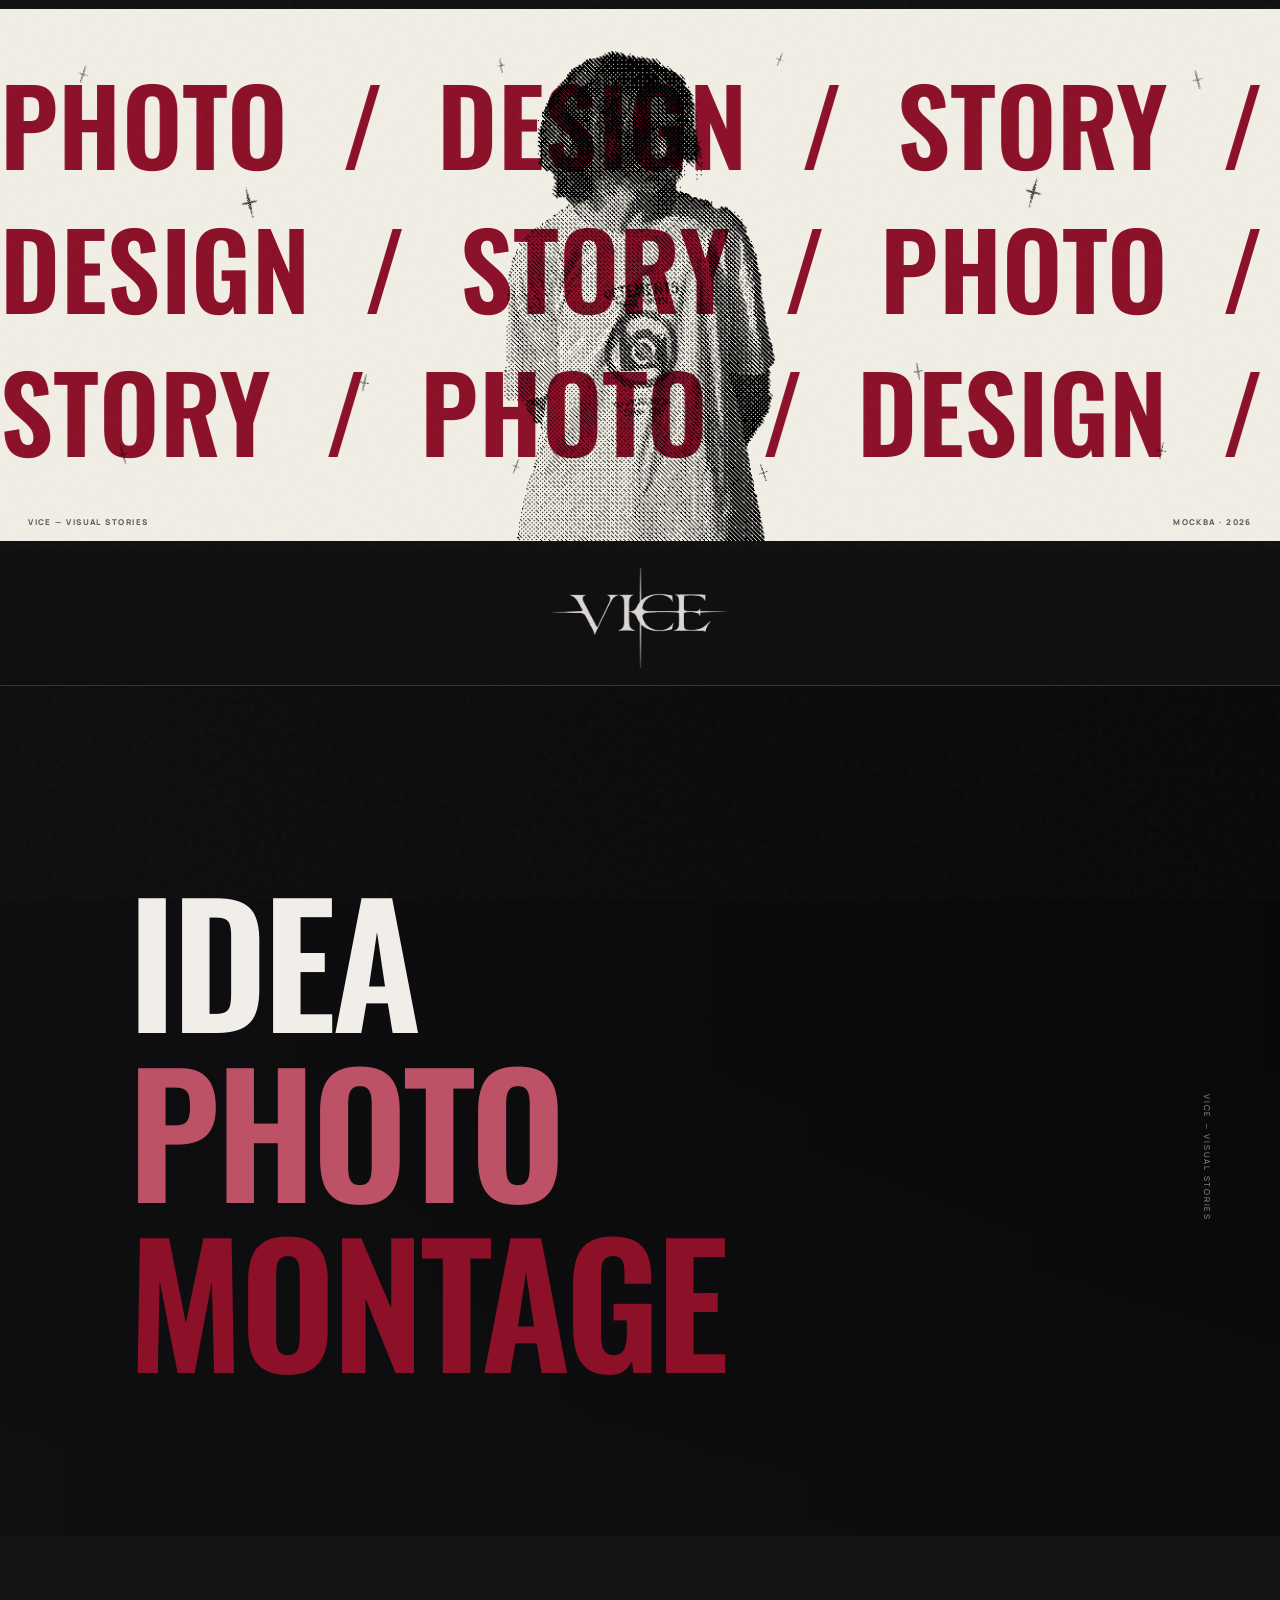
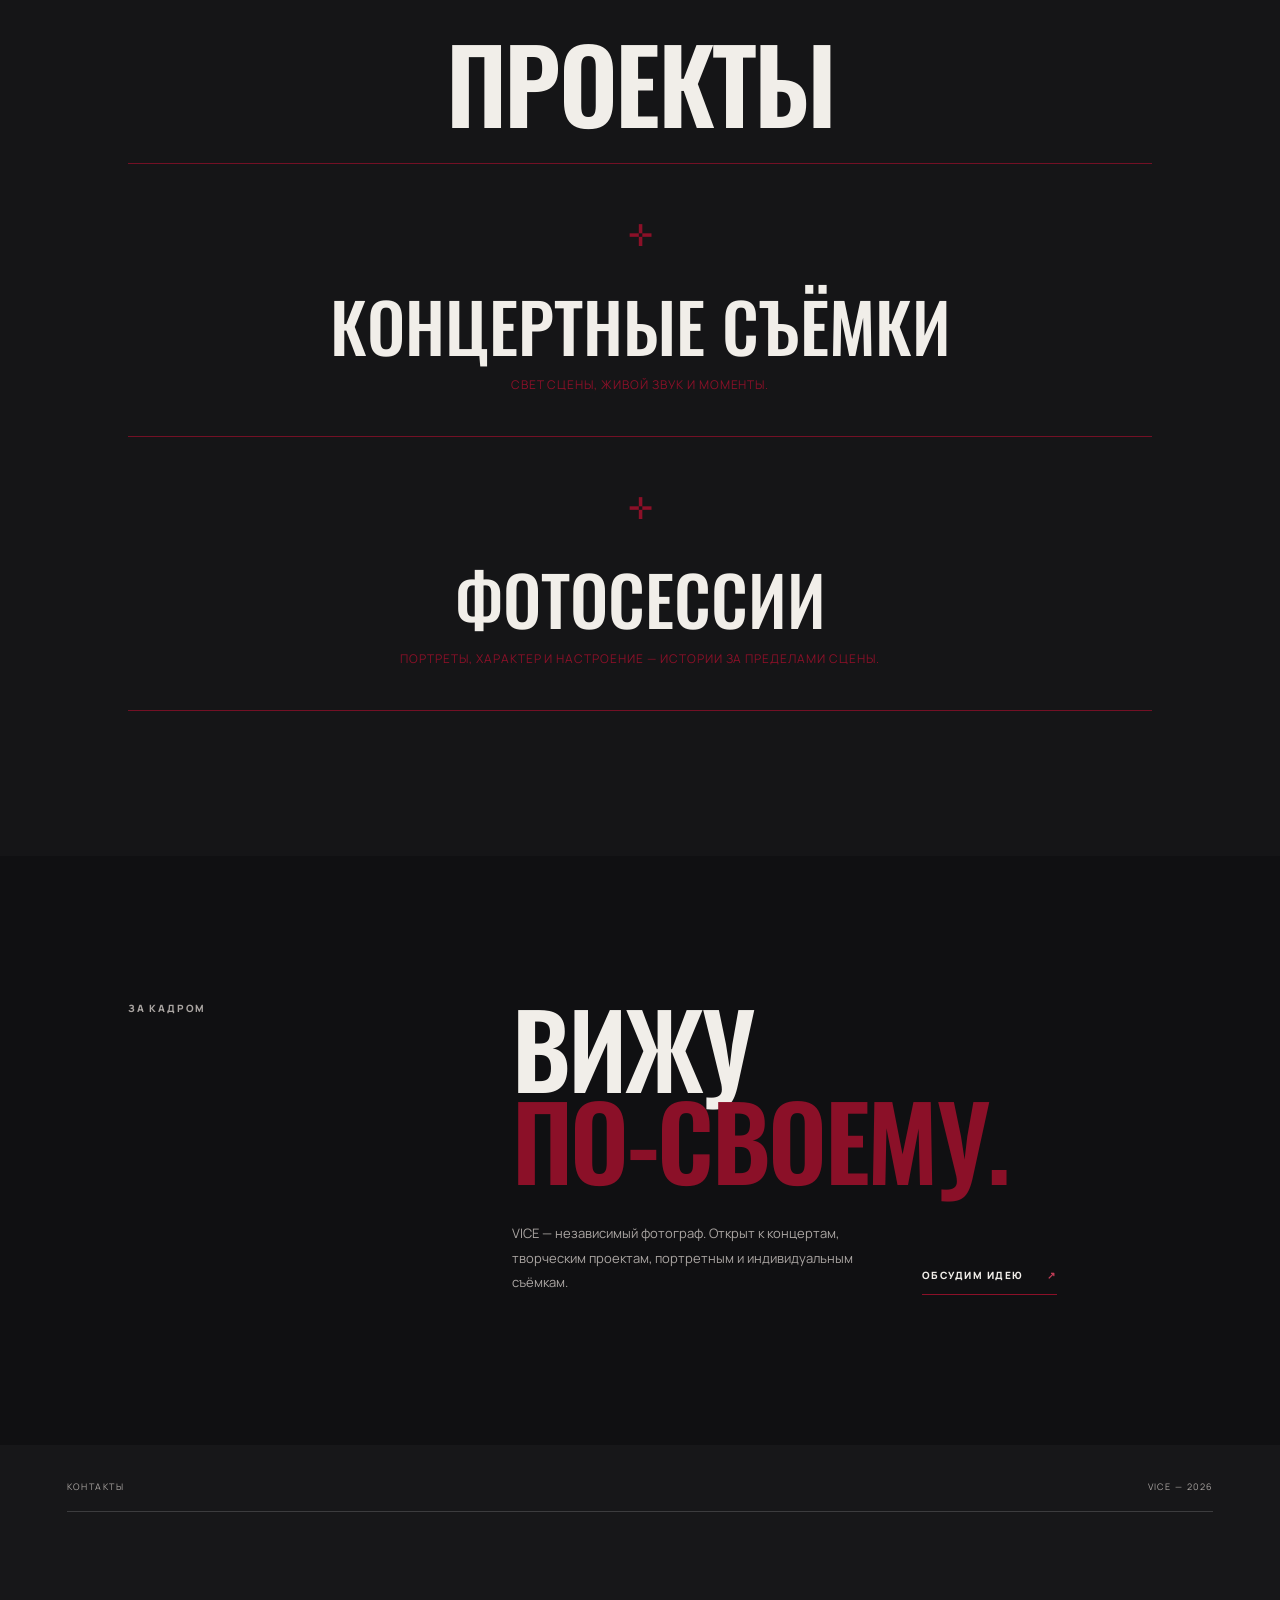
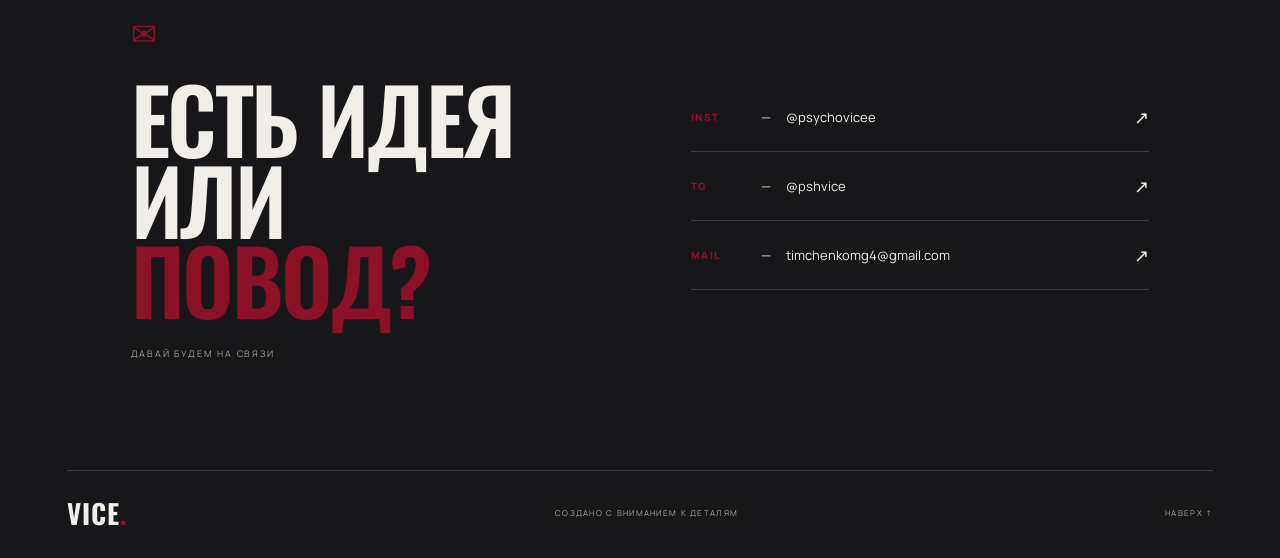
==== index.html @ 8e3f533e "Change hero heading to MONTAGE" ====
<!doctype html>
<html lang="ru">
<head>
  <meta charset="utf-8">
  <meta name="viewport" content="width=device-width, initial-scale=1">
  <meta name="theme-color" content="#101012">
  <meta name="description" content="VICE — фотография концертов, портреты и личные съёмки.">
  <title>VICE — фотография</title>
  <link rel="preconnect" href="https://fonts.googleapis.com">
  <link rel="preconnect" href="https://fonts.gstatic.com" crossorigin>
  <link href="https://fonts.googleapis.com/css2?family=Manrope:wght@400;500;600;700;800&family=Oswald:wght@400;500;600;700&display=swap" rel="stylesheet">
  <link rel="stylesheet" href="styles.css?v=20261118-7">
</head>
<body>
  <div class="grain" aria-hidden="true"></div>
  <section class="masthead-banner" aria-label="VICE — Photo, Design, Story">
    <div class="marquee-row marquee-one" aria-hidden="true"><div class="marquee-track"><span>PHOTO&nbsp; / &nbsp;DESIGN&nbsp; / &nbsp;STORY&nbsp; / &nbsp;PHOTO&nbsp; / &nbsp;DESIGN&nbsp; / &nbsp;STORY&nbsp; / &nbsp;PHOTO&nbsp; / &nbsp;DESIGN&nbsp; / &nbsp;STORY&nbsp; / &nbsp;</span><span>PHOTO&nbsp; / &nbsp;DESIGN&nbsp; / &nbsp;STORY&nbsp; / &nbsp;PHOTO&nbsp; / &nbsp;DESIGN&nbsp; / &nbsp;STORY&nbsp; / &nbsp;PHOTO&nbsp; / &nbsp;DESIGN&nbsp; / &nbsp;STORY&nbsp; / &nbsp;</span></div></div>
    <div class="marquee-row marquee-two" aria-hidden="true"><div class="marquee-track"><span>DESIGN&nbsp; / &nbsp;STORY&nbsp; / &nbsp;PHOTO&nbsp; / &nbsp;DESIGN&nbsp; / &nbsp;STORY&nbsp; / &nbsp;PHOTO&nbsp; / &nbsp;DESIGN&nbsp; / &nbsp;STORY&nbsp; / &nbsp;PHOTO&nbsp; / &nbsp;</span><span>DESIGN&nbsp; / &nbsp;STORY&nbsp; / &nbsp;PHOTO&nbsp; / &nbsp;DESIGN&nbsp; / &nbsp;STORY&nbsp; / &nbsp;PHOTO&nbsp; / &nbsp;DESIGN&nbsp; / &nbsp;STORY&nbsp; / &nbsp;PHOTO&nbsp; / &nbsp;</span></div></div>
    <div class="marquee-row marquee-three" aria-hidden="true"><div class="marquee-track"><span>STORY&nbsp; / &nbsp;PHOTO&nbsp; / &nbsp;DESIGN&nbsp; / &nbsp;STORY&nbsp; / &nbsp;PHOTO&nbsp; / &nbsp;DESIGN&nbsp; / &nbsp;STORY&nbsp; / &nbsp;PHOTO&nbsp; / &nbsp;DESIGN&nbsp; / &nbsp;</span><span>STORY&nbsp; / &nbsp;PHOTO&nbsp; / &nbsp;DESIGN&nbsp; / &nbsp;STORY&nbsp; / &nbsp;PHOTO&nbsp; / &nbsp;DESIGN&nbsp; / &nbsp;STORY&nbsp; / &nbsp;PHOTO&nbsp; / &nbsp;DESIGN&nbsp; / &nbsp;</span></div></div>
    <img class="masthead-star masthead-star-left" src="images/strar.png" alt="" aria-hidden="true">
    <img class="masthead-star masthead-star-left-small" src="images/strar.png" alt="" aria-hidden="true">
    <img class="masthead-star masthead-star-right" src="images/strar.png" alt="" aria-hidden="true">
    <img class="masthead-star masthead-star-right-small" src="images/strar.png" alt="" aria-hidden="true">
    <img class="masthead-star masthead-star-extra star-extra-1" src="images/strar.png" alt="" aria-hidden="true">
    <img class="masthead-star masthead-star-extra star-extra-2" src="images/strar.png" alt="" aria-hidden="true">
    <img class="masthead-star masthead-star-extra star-extra-3" src="images/strar.png" alt="" aria-hidden="true">
    <img class="masthead-star masthead-star-extra star-extra-4" src="images/strar.png" alt="" aria-hidden="true">
    <img class="masthead-star masthead-star-extra star-extra-5" src="images/strar.png" alt="" aria-hidden="true">
    <img class="masthead-star masthead-star-extra star-extra-6" src="images/strar.png" alt="" aria-hidden="true">
    <img class="masthead-star masthead-star-extra star-extra-7" src="images/strar.png" alt="" aria-hidden="true">
    <img class="masthead-star masthead-star-extra star-extra-8" src="images/strar.png" alt="" aria-hidden="true">
    <img class="masthead-portrait" src="images/portrait.png" alt="Портрет фотографа VICE">
    <div class="masthead-signature"><span>VICE — VISUAL STORIES</span><span>МОСКВА · 2026</span></div>
  </section>
  <header class="site-header">
    <a class="wordmark" href="#top" aria-label="VICE — на главную"><img class="site-logo" src="images/%D0%BB%D0%BE%D0%B3%D0%BE%20%D0%B1%D0%B5%D0%B7%20%D1%84%D0%BE%D0%BD%D0%B0.png" alt="VICE"></a>
  </header>

  <main id="top">
    <section class="hero">
      <div class="hero-image" aria-hidden="true">
        <video class="hero-background-video" autoplay muted loop playsinline preload="auto">
          <source src="images/VICE_camera_aperture_1920x540_60fps%20(online-video-cutter.com)%20(1).mp4" type="video/mp4">
        </video>
      </div>
      <div class="hero-shade"></div>
      <div class="hero-content">
        <h1 class="hero-title"><span class="title-light">IDEA</span><span class="title-middle">PHOTO</span><span class="title-red">MONTAGE</span></h1>
      </div>
      <div class="hero-side-label">VICE — VISUAL STORIES</div>
    </section>

    <section class="works section-wrap" id="works">
      <div class="section-heading">
        <div><h2>ПРОЕКТЫ</h2></div>
      </div>
      <div class="project-list">
        <a class="project-text-link" href="#contact">
          <span class="project-cross" aria-hidden="true">✛</span>
          <h3>КОНЦЕРТНЫЕ СЪЁМКИ</h3>
          <p>СВЕТ СЦЕНЫ, ЖИВОЙ ЗВУК И МОМЕНТЫ.</p>
        </a>
        <a class="project-text-link" href="#contact">
          <span class="project-cross" aria-hidden="true">✛</span>
          <h3>ФОТОСЕССИИ</h3>
          <p>ПОРТРЕТЫ, ХАРАКТЕР И НАСТРОЕНИЕ — ИСТОРИИ ЗА ПРЕДЕЛАМИ СЦЕНЫ.</p>
        </a>
      </div>
    </section>

    <section class="about-strip section-wrap">
      <div class="section-kicker">ЗА КАДРОМ</div>
      <div class="about-content"><h2>ВИЖУ<br><em>ПО-СВОЕМУ.</em></h2><p>VICE — независимый фотограф. Открыт к концертам, творческим проектам, портретным и индивидуальным съёмкам.</p><a class="text-link" href="#contact">ОБСУДИМ ИДЕЮ <span>↗</span></a></div>
    </section>

    <section class="contact-section" id="contact">
      <div class="contact-top"><span>КОНТАКТЫ</span><span>VICE — 2026</span></div>
      <div class="contact-main">
        <div class="contact-title"><span class="mail-symbol">✉</span><p>ЕСТЬ ИДЕЯ<br>ИЛИ <em>ПОВОД?</em></p><span class="contact-caption">ДАВАЙ БУДЕМ НА СВЯЗИ</span></div>
        <div class="contact-list">
          <a href="https://www.instagram.com/psychovicee/" target="_blank" rel="noreferrer"><span class="contact-label">INST</span><span class="contact-dash">—</span><span>@psychovicee</span><b>↗</b></a>
          <a href="https://t.me/pshvice" target="_blank" rel="noreferrer"><span class="contact-label">TG</span><span class="contact-dash">—</span><span>@pshvice</span><b>↗</b></a>
          <a href="mailto:timchenkomg4@gmail.com"><span class="contact-label">MAIL</span><span class="contact-dash">—</span><span>timchenkomg4@gmail.com</span><b>↗</b></a>
        </div>
      </div>
      <footer class="site-footer"><a class="wordmark" href="#top">VICE<span>.</span></a><span>СОЗДАНО С ВНИМАНИЕМ К ДЕТАЛЯМ</span><a href="#top">НАВЕРХ ↑</a></footer>
    </section>
  </main>
  <script src="script.js"></script>
</body>
</html>
---- styles.css ----
@import url('https://fonts.googleapis.com/css2?family=Manrope:wght@400;500;600;700;800&family=Oswald:wght@400;500;600;700&display=swap');
:root{--bg:#101012;--panel:#171719;--text:#f1eee9;--muted:#9b9998;--red:#8b1028;--line:rgba(255,255,255,.16);--display:'Oswald',sans-serif;--body:'Manrope',sans-serif}
*{box-sizing:border-box}html{scroll-behavior:smooth}body{margin:0;background:var(--bg);color:var(--text);font-family:var(--body);overflow-x:hidden}a{color:inherit;text-decoration:none}.grain{position:fixed;inset:0;pointer-events:none;z-index:20;opacity:.055;background-image:url("data:image/svg+xml,%3Csvg viewBox='0 0 180 180' xmlns='http://www.w3.org/2000/svg'%3E%3Cfilter id='n'%3E%3CfeTurbulence type='fractalNoise' baseFrequency='.9' numOctaves='3' stitchTiles='stitch'/%3E%3C/filter%3E%3Crect width='100%25' height='100%25' filter='url(%23n)' opacity='.5'/%3E%3C/svg%3E")}
.site-header{height:86px;padding:0 5.2vw;display:flex;align-items:center;justify-content:space-between;border-bottom:1px solid var(--line);position:sticky;top:0;z-index:30;width:100%;background:rgba(16,16,18,.94);backdrop-filter:blur(14px);-webkit-backdrop-filter:blur(14px);transition:height .32s ease,padding .32s ease,background .32s ease}.wordmark{font:700 34px var(--display);letter-spacing:.04em;transition:font-size .32s ease,transform .32s ease}.wordmark span,.statement-mark span{color:var(--red)}.site-header.is-scrolled{height:62px;padding-left:5.2vw;padding-right:5.2vw;background:rgba(16,16,18,.97);box-shadow:0 8px 28px rgba(0,0,0,.18)}.site-header.is-scrolled .wordmark{font-size:27px}.site-header.is-scrolled .header-cta{padding-top:10px;padding-bottom:10px}.main-nav{display:flex;gap:42px;margin-left:10%}.main-nav a,.header-cta{font-size:10px;font-weight:800;letter-spacing:.13em}.main-nav a{color:#c6c3bf;transition:color .2s}.main-nav a:hover,.header-cta:hover{color:#fff}.header-cta{border:1px solid rgba(255,255,255,.35);padding:13px 17px}.header-cta span{color:#c14a61;margin-left:14px}.menu-toggle{display:none;background:none;border:0}
.hero{height:min(850px,100svh);min-height:680px;position:relative;display:flex;align-items:center;padding:100px 10vw 70px;overflow:hidden;background:radial-gradient(ellipse at 72% 43%,#54202a 0,#25161b 28%,#101012 68%)}.hero-image{position:absolute;inset:0 0 0 32%;background:linear-gradient(90deg,#101012 0%,rgba(16,16,18,.48) 34%,rgba(16,16,18,.12) 100%),linear-gradient(0deg,rgba(16,16,18,.65),transparent 55%),url('images/hero.jpg') center 42%/cover no-repeat;opacity:.78}.hero-image-note{position:absolute;right:9%;bottom:12%;font-size:9px;letter-spacing:.2em;color:rgba(255,255,255,.52);border:1px solid rgba(255,255,255,.25);padding:10px 13px}.hero-shade{position:absolute;inset:0;background:linear-gradient(90deg,#101012 0%,rgba(16,16,18,.86) 30%,transparent 100%)}.hero-content{position:relative;z-index:2;width:min(720px,75%)}.eyebrow,.section-kicker{font-size:10px;font-weight:800;letter-spacing:.18em;color:#aaa5a2}.eyebrow{display:flex;align-items:center;gap:13px}.eyebrow-line{height:1px;width:35px;background:var(--red)}h1,h2,.intro-big,.statement p,.contact-title p{font-family:var(--display);font-weight:600;letter-spacing:-.025em}h1{font-size:clamp(90px,13vw,190px);line-height:.82;margin:36px 0 32px}h1 em,h2 em,.intro-big span,.statement em,.contact-title em{font-style:normal;color:var(--red)}.hero-bottom{display:flex;align-items:center;justify-content:space-between;max-width:420px}.hero-bottom p{font-size:12px;line-height:1.9;color:#c2bfbc}.round-link{width:48px;height:48px;border:1px solid rgba(255,255,255,.55);border-radius:50%;display:grid;place-items:center;font-size:22px;transition:.25s}.round-link:hover{background:var(--red);border-color:var(--red);transform:translateY(4px)}.hero-index{position:absolute;bottom:45px;right:5.2vw;font:18px var(--display);letter-spacing:.08em}.hero-index span{color:var(--red);padding:0 8px}.hero-side-label{position:absolute;right:5.2vw;top:48%;writing-mode:vertical-rl;font-size:8px;letter-spacing:.22em;color:#a19a98}
.section-wrap{padding-left:10vw;padding-right:10vw}.intro{padding-top:145px;padding-bottom:150px;display:grid;grid-template-columns:1fr 2fr;gap:5vw}.section-kicker span{color:#c13d57}.intro-big{font-size:clamp(55px,8vw,112px);line-height:.94;margin:0}.intro-foot{display:flex;align-items:flex-end;justify-content:space-between;margin-top:36px}.intro-foot p{max-width:390px;color:#a9a5a2;font-size:13px;line-height:1.9}.asterisk{font-size:55px;color:var(--red);line-height:1}
.works{padding-top:100px;padding-bottom:145px;background:#151517}.section-heading{display:flex;align-items:flex-end;justify-content:space-between;margin-bottom:55px}.section-heading h2,.about-content h2{font-size:clamp(62px,8vw,110px);line-height:.9;margin:25px 0 0}.section-heading>p{font-size:12px;line-height:1.8;color:#9c9896;padding-bottom:7px}.project-grid{display:grid;grid-template-columns:1.18fr .82fr;gap:34px;align-items:start}.project-small{margin-top:115px}.project-visual{position:relative;overflow:hidden;background:#242124;min-height:360px;aspect-ratio:1.12/1}.project-large .project-visual{aspect-ratio:1.12/1}.project-small .project-visual{aspect-ratio:.9/1}.visual-concert{background:linear-gradient(135deg,rgba(12,12,14,.1),rgba(12,12,14,.5)),url('images/concert.jpg') center/cover,#40232c}.visual-portrait{background:linear-gradient(135deg,rgba(12,12,14,.08),rgba(12,12,14,.48)),url('images/portraits.jpg') center/cover,#272326}.placeholder-label{position:absolute;left:20px;bottom:20px;font-size:9px;letter-spacing:.15em;color:rgba(255,255,255,.65);border:1px solid rgba(255,255,255,.35);padding:9px 11px}.project-arrow{position:absolute;right:20px;top:20px;width:42px;height:42px;border:1px solid rgba(255,255,255,.5);border-radius:50%;display:grid;place-items:center;transition:.2s}.project:hover .project-arrow{background:var(--red);border-color:var(--red);transform:rotate(45deg)}.project-meta{display:flex;justify-content:space-between;align-items:flex-end;padding-top:20px}.project-number,.project-type{font-size:9px;letter-spacing:.15em;color:#a6a09d}.project-meta h3{font:500 32px/1.05 var(--display);margin:10px 0 0}.project-type{padding-bottom:4px}
.statement{padding:105px 10vw 115px;text-align:center;background:var(--red);position:relative;overflow:hidden}.statement-mark{font:700 55px var(--display);opacity:.8}.statement-mark span{color:#211317}.statement p{font-size:clamp(52px,9vw,125px);line-height:.95;margin:22px 0}.statement em{color:#211317}.statement>span{font-size:9px;letter-spacing:.22em;color:rgba(255,255,255,.72)}
.about-strip{padding-top:145px;padding-bottom:150px;display:grid;grid-template-columns:1fr 2fr;gap:5vw}.about-content{display:grid;grid-template-columns:1.2fr .8fr;column-gap:5vw;align-items:end}.about-content h2{grid-column:1/-1;margin:0 0 36px}.about-content p{font-size:13px;line-height:1.9;color:#aaa5a2;max-width:360px;margin:0}.text-link{font-size:10px;letter-spacing:.15em;font-weight:800;border-bottom:1px solid var(--red);padding-bottom:12px;justify-self:start}.text-link span{color:#c13d57;margin-left:20px}
.contact-section{background:#171719;padding:35px 5.2vw 25px}.contact-top{display:flex;justify-content:space-between;border-bottom:1px solid var(--line);padding-bottom:18px;font-size:9px;letter-spacing:.16em;color:#aaa5a2}.contact-main{padding:100px 5vw 110px;display:grid;grid-template-columns:1fr 1fr;gap:8vw;align-items:center}.contact-title{display:flex;flex-direction:column;align-items:flex-start}.mail-symbol{font-size:31px;color:var(--red);margin-bottom:24px}.contact-title p{font-size:clamp(58px,7vw,100px);line-height:.9;margin:0}.contact-caption{font-size:9px;letter-spacing:.2em;color:#a7a19e;margin-top:27px}.contact-list a{display:grid;grid-template-columns:70px 25px 1fr 25px;align-items:center;border-bottom:1px solid var(--line);padding:22px 0;font-size:13px;transition:padding .2s}.contact-list a:hover{padding-left:10px}.contact-label{font-size:10px;font-weight:800;letter-spacing:.13em;color:#8b1028}.contact-dash{color:#eee}.contact-list b{font-size:18px;font-weight:400;text-align:right}.site-footer{border-top:1px solid var(--line);padding-top:22px;display:flex;align-items:center;justify-content:space-between}.site-footer .wordmark{font-size:27px}.site-footer>span,.site-footer>a:last-child{font-size:8px;letter-spacing:.16em;color:#aaa5a2}
@media(max-width:800px){.site-header{height:72px;padding:0 6vw}.site-header.is-scrolled{height:58px;padding-left:6vw;padding-right:6vw}.main-nav{gap:20px;margin-left:0}.main-nav a,.header-cta{font-size:8px}.hero{min-height:650px;height:90svh;padding-left:7vw}.hero-image{left:12%;opacity:.58}.hero-content{width:90%}.hero-side-label{display:none}.section-wrap{padding-left:7vw;padding-right:7vw}.intro,.about-strip{grid-template-columns:1fr;gap:35px;padding-top:100px;padding-bottom:105px}.intro-foot{max-width:570px}.works{padding-top:85px;padding-bottom:100px}.project-grid{gap:22px}.project-small{margin-top:75px}.project-visual{min-height:260px}.contact-main{padding:80px 2vw;gap:5vw}.contact-title p{font-size:clamp(54px,8vw,80px)}}
@media(max-width:560px){.site-header{height:68px}.site-header.is-scrolled{height:54px;padding-left:6vw;padding-right:6vw}.site-header.is-scrolled .wordmark{font-size:25px}.wordmark{font-size:30px}.main-nav{display:none;position:absolute;top:68px;left:0;right:0;background:#171719;padding:25px 7vw 30px;flex-direction:column;gap:22px;border-bottom:1px solid var(--line)}.main-nav.open{display:flex}.main-nav a{font-size:11px}.header-cta{margin-left:auto;margin-right:18px;padding:11px 12px}.menu-toggle{display:flex;width:27px;height:25px;flex-direction:column;justify-content:center;gap:6px;padding:0}.menu-toggle span{height:1px;width:25px;background:#fff}.hero{min-height:680px;height:92svh;padding:110px 7vw 70px}.hero-image{inset:0 0 0 0;background-position:58% center;opacity:.52}.hero-shade{background:linear-gradient(90deg,rgba(16,16,18,.92),rgba(16,16,18,.35)),linear-gradient(0deg,#101012 0%,transparent 45%)}.hero-content{width:100%}h1{font-size:clamp(82px,21vw,125px);margin:34px 0}.hero-bottom{max-width:100%}.hero-index{bottom:25px;right:7vw}.intro{padding-top:85px;padding-bottom:90px}.intro-big{font-size:clamp(54px,14vw,78px)}.intro-foot p{font-size:12px}.asterisk{font-size:40px}.works{padding-top:75px;padding-bottom:85px}.section-heading{align-items:flex-end;margin-bottom:35px}.section-heading h2,.about-content h2{font-size:clamp(58px,15vw,82px)}.section-heading>p{font-size:10px}.project-grid{grid-template-columns:1fr;gap:45px}.project-small{margin-top:0;width:83%;justify-self:end}.project-visual{min-height:0}.project-meta h3{font-size:29px}.project-type{font-size:8px}.statement{padding:80px 5vw}.statement p{font-size:clamp(48px,12vw,72px)}.statement>span{font-size:8px}.about-strip{padding-top:85px;padding-bottom:90px}.about-content{grid-template-columns:1fr;gap:24px}.about-content h2{margin-bottom:5px}.about-content p{font-size:12px}.contact-section{padding:25px 6vw 20px}.contact-main{grid-template-columns:1fr;gap:55px;padding:65px 0 75px}.contact-title p{font-size:clamp(64px,16vw,88px)}.contact-list a{grid-template-columns:55px 18px 1fr 20px;font-size:11px;padding:19px 0}.contact-list b{font-size:16px}.site-footer{gap:10px}.site-footer>span{display:none}.site-footer>a:last-child{font-size:8px}}


/* VICE animated editorial masthead */
.masthead-banner{height:clamp(390px,43vw,570px);min-height:360px;position:relative;overflow:hidden;background:#f1eee5;color:#8b1028;border-top:9px solid #101012;border-bottom:9px solid #101012;isolation:isolate}
.masthead-banner:before{content:"";position:absolute;inset:0;pointer-events:none;opacity:.12;background-image:radial-gradient(#6b5b50 .65px,transparent .65px);background-size:4px 4px;z-index:0}
.marquee-row{position:absolute;left:0;width:100%;overflow:hidden;white-space:nowrap;font-family:var(--display);font-size:clamp(54px,8.2vw,116px);font-weight:600;line-height:.95;letter-spacing:.005em;color:#8b1028;z-index:1}
.marquee-one{top:12%}.marquee-two{top:39%}.marquee-three{top:66%}
.marquee-track{display:flex;width:max-content;will-change:transform;backface-visibility:hidden;animation:vice-marquee-right 48s linear infinite}
.marquee-two .marquee-track{animation-name:vice-marquee-left;animation-duration:48s}
.marquee-three .marquee-track{animation-name:vice-marquee-right;animation-duration:48s}
.marquee-track span{flex:none;padding-right:.1em}
.masthead-portrait{position:absolute;z-index:3;left:50%;bottom:0;transform:translateX(-50%);height:98%;width:auto;max-width:56%;object-fit:contain;object-position:center bottom;filter:drop-shadow(0 1px 0 rgba(0,0,0,.08));pointer-events:none}
.masthead-star{position:absolute;z-index:2;width:clamp(30px,4.8vw,66px);height:auto;object-fit:contain;opacity:.9;pointer-events:none}
.masthead-star-left{left:17%;top:31%;transform:rotate(-13deg)}
.masthead-star-left-small{left:27%;top:67%;width:clamp(19px,2.7vw,38px);transform:rotate(12deg)}
.masthead-star-right{right:17%;top:29%;transform:rotate(15deg)}
.masthead-star-right-small{right:27%;top:65%;width:clamp(19px,2.7vw,38px);transform:rotate(-10deg)}
.masthead-signature{position:absolute;z-index:4;left:2.2%;right:2.2%;bottom:14px;display:flex;justify-content:space-between;font-size:8px;font-weight:800;letter-spacing:.18em;color:rgba(30,22,22,.68);pointer-events:none}
@keyframes vice-marquee-right{from{transform:translateX(-50%)}to{transform:translateX(0)}}
@keyframes vice-marquee-left{from{transform:translateX(0)}to{transform:translateX(-50%)}}
@media(max-width:700px){.masthead-banner{height:390px;min-height:390px;border-width:6px}.marquee-row{font-size:clamp(48px,12vw,76px)}.marquee-one{top:15%}.marquee-two{top:42%}.marquee-three{top:69%}.masthead-portrait{height:86%;max-width:82%}.masthead-star-left{left:7%;top:34%}.masthead-star-left-small{left:17%;top:69%}.masthead-star-right{right:7%;top:33%}.masthead-star-right-small{right:17%;top:68%}.masthead-signature{font-size:7px;bottom:10px}}
@media(prefers-reduced-motion:reduce){.marquee-track{animation:none}}


/* VICE image logo in the sticky navigation */
.site-header .wordmark{display:flex;align-items:center;line-height:0}
.site-header .site-logo{display:block;width:auto;height:48px;max-width:min(220px,24vw);object-fit:contain;transition:height .32s ease,transform .32s ease}
.site-header.is-scrolled .site-logo{height:32px}
@media(max-width:800px){
  .site-header .site-logo{height:43px;max-width:190px}
  .site-header.is-scrolled .site-logo{height:29px}
}
@media(max-width:560px){
  .site-header .site-logo{height:39px;max-width:155px}
  .site-header.is-scrolled .site-logo{height:27px}
}

/* Hard bounds for the header logo: keep the artwork inside the navigation bar. */
.site-header a.wordmark{display:flex;align-items:center;justify-content:flex-start;width:150px;height:54px;min-width:0;overflow:hidden;flex:0 0 150px}
.site-header a.wordmark img.site-logo{display:block!important;width:100%!important;height:42px!important;max-width:150px!important;max-height:42px!important;min-width:0;object-fit:contain!important;object-position:left center;flex:none}
.site-header.is-scrolled a.wordmark{height:42px}
.site-header.is-scrolled a.wordmark img.site-logo{height:30px!important;max-height:30px!important}
@media(max-width:800px){
 .site-header a.wordmark{width:132px;height:48px;flex-basis:132px}
 .site-header a.wordmark img.site-logo{height:37px!important;max-width:132px!important;max-height:37px!important}
 .site-header.is-scrolled a.wordmark img.site-logo{height:27px!important;max-height:27px!important}
}
@media(max-width:560px){
 .site-header a.wordmark{width:112px;height:44px;flex-basis:112px}
 .site-header a.wordmark img.site-logo{height:34px!important;max-width:112px!important;max-height:34px!important}
 .site-header.is-scrolled a.wordmark img.site-logo{height:25px!important;max-height:25px!important}
}


/* Centered VICE header: large at the top, compact on scroll */
.site-header{height:112px!important;padding:0 24px!important;display:flex!important;align-items:center!important;justify-content:center!important}
.site-header a.wordmark{display:flex!important;align-items:center!important;justify-content:center!important;width:auto!important;height:88px!important;min-width:0!important;flex:0 0 auto!important;overflow:visible!important;margin:0 auto!important}
.site-header a.wordmark img.site-logo{display:block!important;width:auto!important;height:76px!important;max-width:min(340px,70vw)!important;max-height:76px!important;object-fit:contain!important;object-position:center!important;flex:none!important;transition:height .32s ease,max-height .32s ease!important}
.site-header.is-scrolled{height:62px!important;padding:0 24px!important}
.site-header.is-scrolled a.wordmark{height:48px!important}
.site-header.is-scrolled a.wordmark img.site-logo{height:30px!important;max-height:30px!important}
@media(max-width:800px){
 .site-header{height:94px!important}
 .site-header a.wordmark{height:76px!important}
 .site-header a.wordmark img.site-logo{height:64px!important;max-width:75vw!important;max-height:64px!important}
 .site-header.is-scrolled{height:58px!important}
 .site-header.is-scrolled a.wordmark img.site-logo{height:27px!important;max-height:27px!important}
}
@media(max-width:560px){
 .site-header{height:82px!important}
 .site-header a.wordmark{height:68px!important}
 .site-header a.wordmark img.site-logo{height:56px!important;max-width:78vw!important;max-height:56px!important}
 .site-header.is-scrolled{height:54px!important}
 .site-header.is-scrolled a.wordmark img.site-logo{height:25px!important;max-height:25px!important}
}


/* Larger centered VICE logo — compact size remains unchanged after scrolling */
.site-header{height:136px!important}
.site-header a.wordmark{height:112px!important}
.site-header a.wordmark img.site-logo{height:100px!important;max-height:100px!important;max-width:min(420px,78vw)!important}
@media(max-width:800px){
 .site-header{height:116px!important}
 .site-header a.wordmark{height:98px!important}
 .site-header a.wordmark img.site-logo{height:84px!important;max-height:84px!important;max-width:82vw!important}
}
@media(max-width:560px){
 .site-header{height:102px!important}
 .site-header a.wordmark{height:88px!important}
 .site-header a.wordmark img.site-logo{height:70px!important;max-height:70px!important;max-width:84vw!important}
}


/* Keep the centered VICE logo more prominent while scrolling */
.site-header.is-scrolled{height:82px!important;padding:0 24px!important}
.site-header.is-scrolled a.wordmark{height:68px!important}
.site-header.is-scrolled a.wordmark img.site-logo{height:56px!important;max-height:56px!important}
@media(max-width:800px){
 .site-header.is-scrolled{height:76px!important}
 .site-header.is-scrolled a.wordmark{height:64px!important}
 .site-header.is-scrolled a.wordmark img.site-logo{height:50px!important;max-height:50px!important}
}
@media(max-width:560px){
 .site-header.is-scrolled{height:70px!important}
 .site-header.is-scrolled a.wordmark{height:58px!important}
 .site-header.is-scrolled a.wordmark img.site-logo{height:44px!important;max-height:44px!important}
}


/* Stronger scroll-state logo size so the change is clearly visible */
.site-header.is-scrolled{height:100px!important;padding:0 24px!important}
.site-header.is-scrolled a.wordmark{height:88px!important}
.site-header.is-scrolled a.wordmark img.site-logo{height:78px!important;max-height:78px!important;max-width:min(420px,78vw)!important}
@media(max-width:800px){
 .site-header.is-scrolled{height:90px!important}
 .site-header.is-scrolled a.wordmark{height:80px!important}
 .site-header.is-scrolled a.wordmark img.site-logo{height:68px!important;max-height:68px!important;max-width:82vw!important}
}
@media(max-width:560px){
 .site-header.is-scrolled{height:82px!important}
 .site-header.is-scrolled a.wordmark{height:72px!important}
 .site-header.is-scrolled a.wordmark img.site-logo{height:60px!important;max-height:60px!important;max-width:84vw!important}
}


/* Wide cinematic camera-aperture film strip */
.aperture-film{position:relative;width:100%;height:clamp(170px,28.125vw,360px);overflow:hidden;background:#080809;border-top:1px solid rgba(255,255,255,.12);border-bottom:1px solid rgba(255,255,255,.12);isolation:isolate}
.aperture-film-video{display:block;width:100%;height:100%;object-fit:cover;object-position:center}
.aperture-film:after{content:"";position:absolute;inset:0;pointer-events:none;background:linear-gradient(90deg,rgba(16,16,18,.16),transparent 22%,transparent 78%,rgba(16,16,18,.16))}
@media(max-width:560px){.aperture-film{height:clamp(125px,42vw,210px)}.aperture-film-video{object-fit:cover}}
@media(prefers-reduced-motion:reduce){.aperture-film-video{visibility:hidden}}


/* Full-bleed looping video background for the VICE hero */
.hero-image{inset:0!important;left:0!important;right:0!important;opacity:1!important;background:#080809!important;overflow:hidden!important}
.hero-background-video{position:absolute;inset:0;width:100%;height:100%;display:block;object-fit:cover;object-position:center}
.hero-shade{z-index:1;background:linear-gradient(90deg,rgba(16,16,18,.82) 0%,rgba(16,16,18,.42) 48%,rgba(16,16,18,.12) 100%),linear-gradient(0deg,rgba(16,16,18,.48),transparent 55%)!important}
.hero-content,.hero-index,.hero-side-label{z-index:2}


/* Extra scattered stars in the masthead banner */
.masthead-star-extra{z-index:2;opacity:.88}
.star-extra-1{left:5%;top:9%;width:clamp(18px,2.8vw,40px);transform:rotate(18deg)}
.star-extra-2{left:8%;top:80%;width:clamp(22px,3.2vw,44px);transform:rotate(-16deg)}
.star-extra-3{left:38%;top:8%;width:clamp(17px,2.3vw,32px);transform:rotate(-8deg)}
.star-extra-4{left:39%;top:83%;width:clamp(18px,2.5vw,35px);transform:rotate(21deg)}
.star-extra-5{right:5%;top:10%;width:clamp(20px,3vw,42px);transform:rotate(-14deg)}
.star-extra-6{right:8%;top:80%;width:clamp(17px,2.6vw,36px);transform:rotate(12deg)}
.star-extra-7{right:38%;top:7%;width:clamp(16px,2.2vw,30px);transform:rotate(22deg)}
.star-extra-8{right:39%;top:84%;width:clamp(20px,2.8vw,39px);transform:rotate(-19deg)}
@media(max-width:700px){
  .star-extra-1{left:2%;top:8%;width:23px}
  .star-extra-2{left:3%;top:86%;width:25px}
  .star-extra-3{left:30%;top:7%;width:19px}
  .star-extra-4{left:30%;top:88%;width:21px}
  .star-extra-5{right:2%;top:8%;width:24px}
  .star-extra-6{right:3%;top:86%;width:22px}
  .star-extra-7{right:30%;top:7%;width:18px}
  .star-extra-8{right:30%;top:88%;width:23px}
}


/* Three-line hero headline: IDEA / PHOTO / EDITING */
.hero-title{display:flex;flex-direction:column;align-items:flex-start;gap:.14em;line-height:.88}
.hero-title .title-line,.hero-title span{display:block}
.hero-title .title-light{color:#f1eee9}
.hero-title .title-middle{color:#bd5267}
.hero-title .title-red{color:#8b1028}
@media(max-width:560px){
  .hero-title{font-size:clamp(76px,18vw,112px);line-height:.84;margin:34px 0}
}


/* Text-only project links inspired by the Framer layout */
.works{background:#151517}
.section-heading{justify-content:center;text-align:center;margin-bottom:34px}
.section-heading h2{margin:0}
.project-grid{display:block}
.project-list{width:100%;border-top:1px solid rgba(139,16,40,.8)}
.project-text-link{position:relative;display:flex;min-height:250px;padding:54px 5vw 42px;flex-direction:column;align-items:center;justify-content:center;text-align:center;border-bottom:1px solid rgba(139,16,40,.8);transition:background .25s ease}
.project-text-link:hover{background:rgba(139,16,40,.07)}
.project-cross{font:300 30px/1 var(--display);color:var(--red);margin-bottom:42px;transition:transform .25s ease}
.project-text-link:hover .project-cross{transform:rotate(45deg)}
.project-text-link h3{font:500 clamp(38px,6.5vw,68px)/1.05 var(--display);color:#f1eee9;margin:0}
.project-text-link p{font:400 12px/1.6 var(--body);letter-spacing:.08em;color:var(--red);margin:14px 0 0}
@media(max-width:560px){
 .section-heading{margin-bottom:28px}
 .project-text-link{min-height:215px;padding:42px 6vw 34px}
 .project-cross{margin-bottom:32px;font-size:26px}
 .project-text-link h3{font-size:clamp(32px,9vw,48px)}
 .project-text-link p{font-size:10px}
}
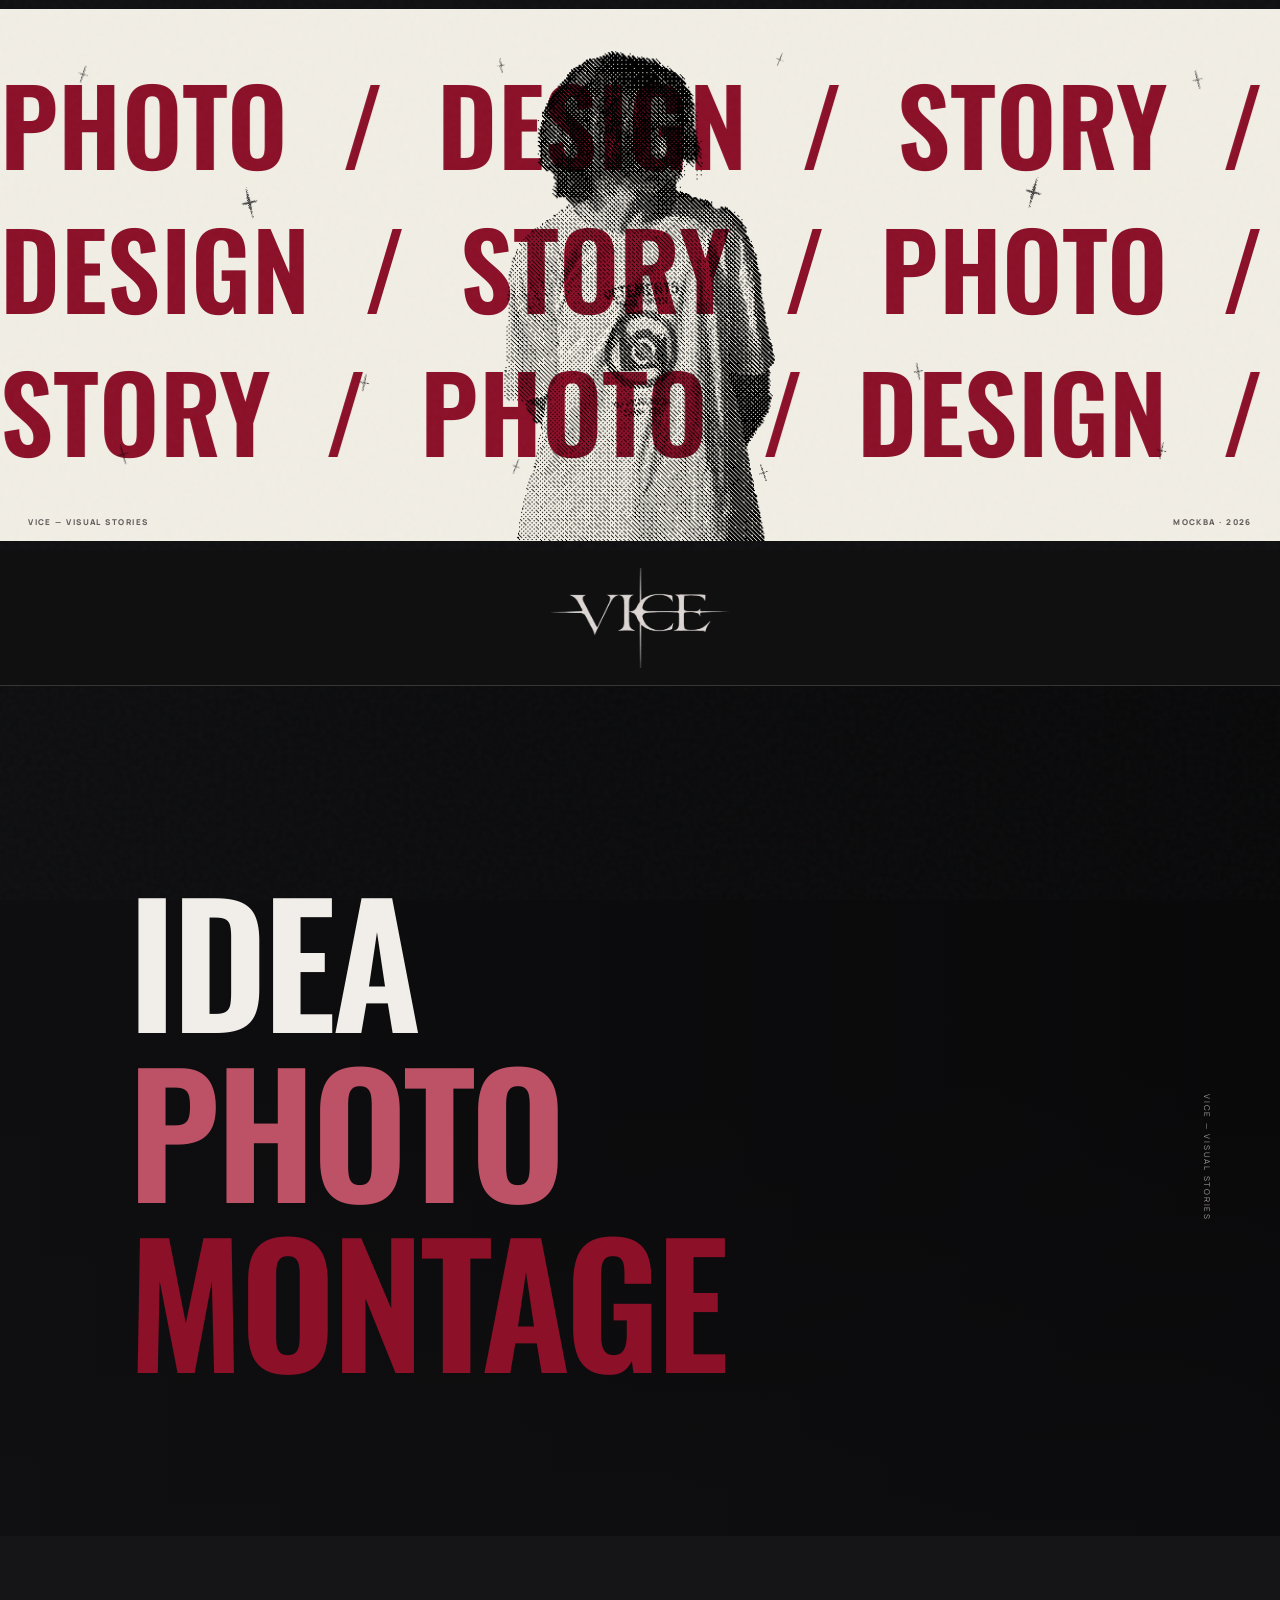
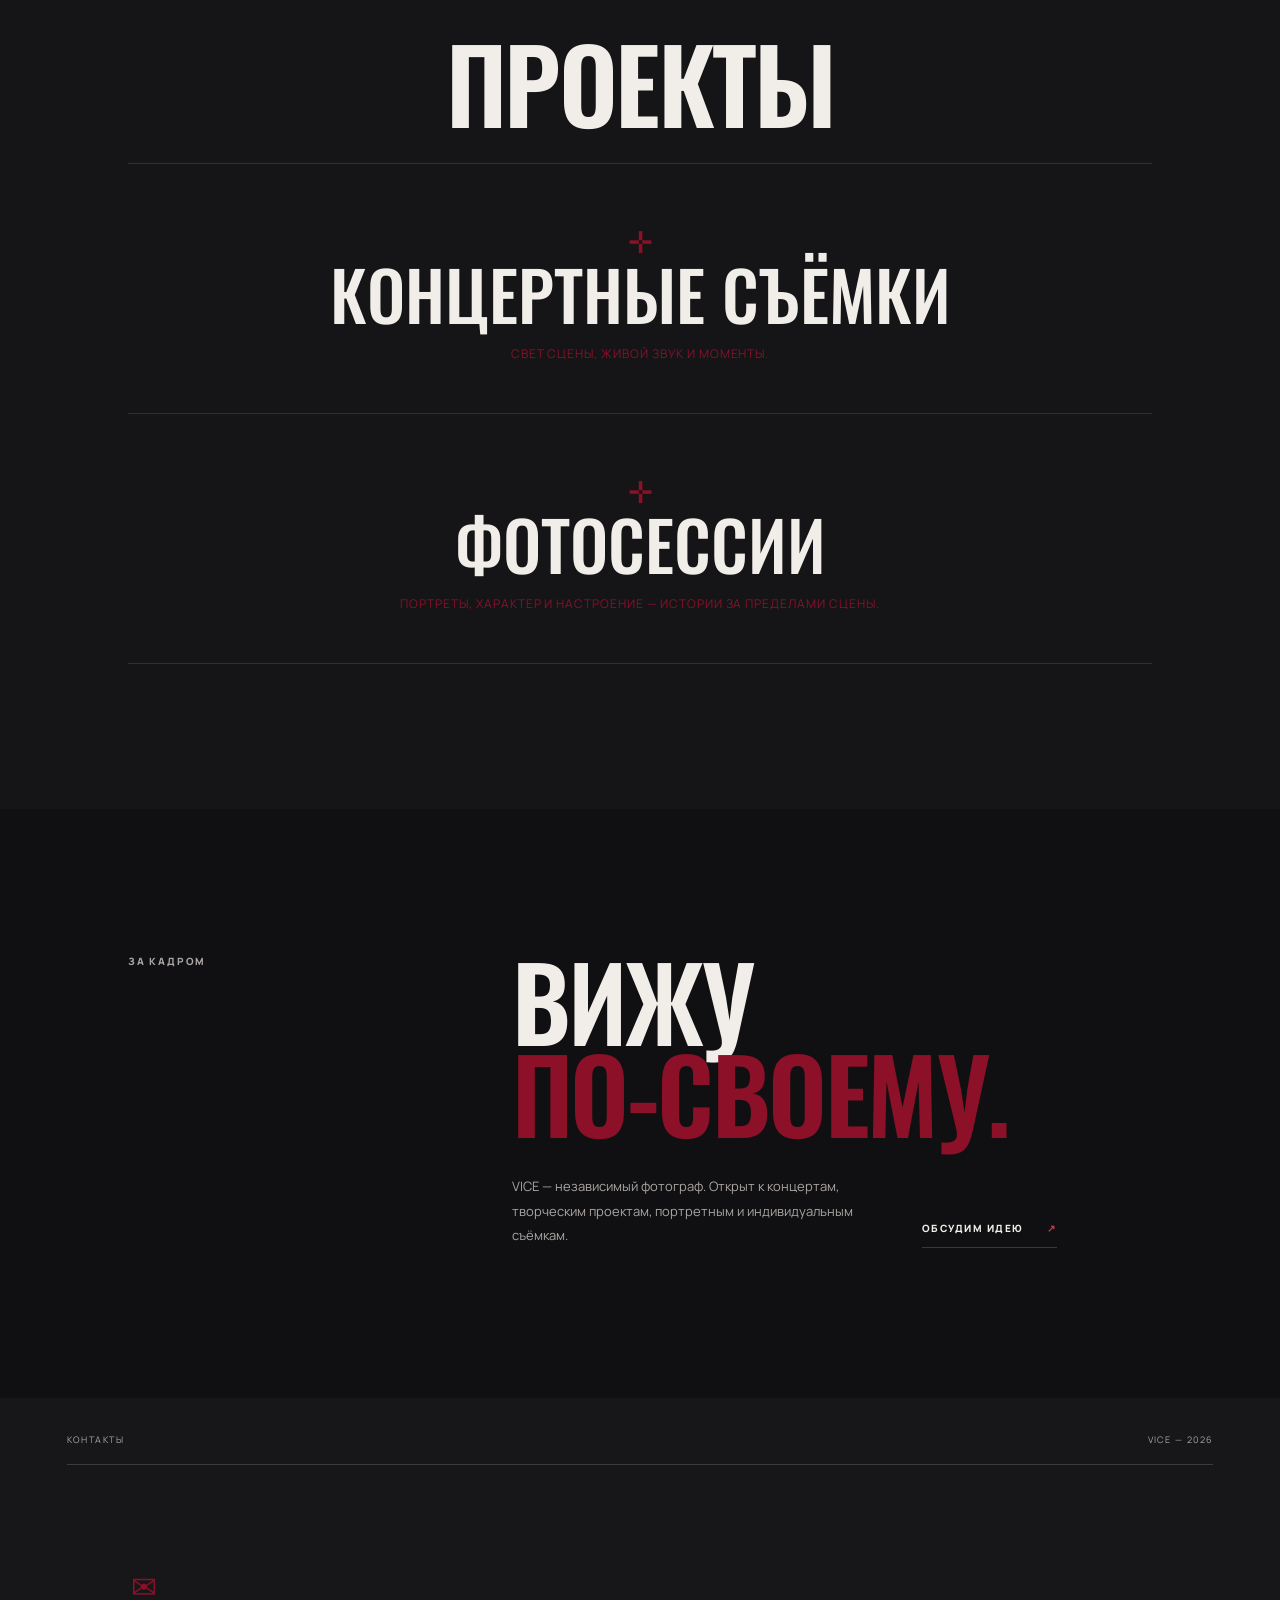
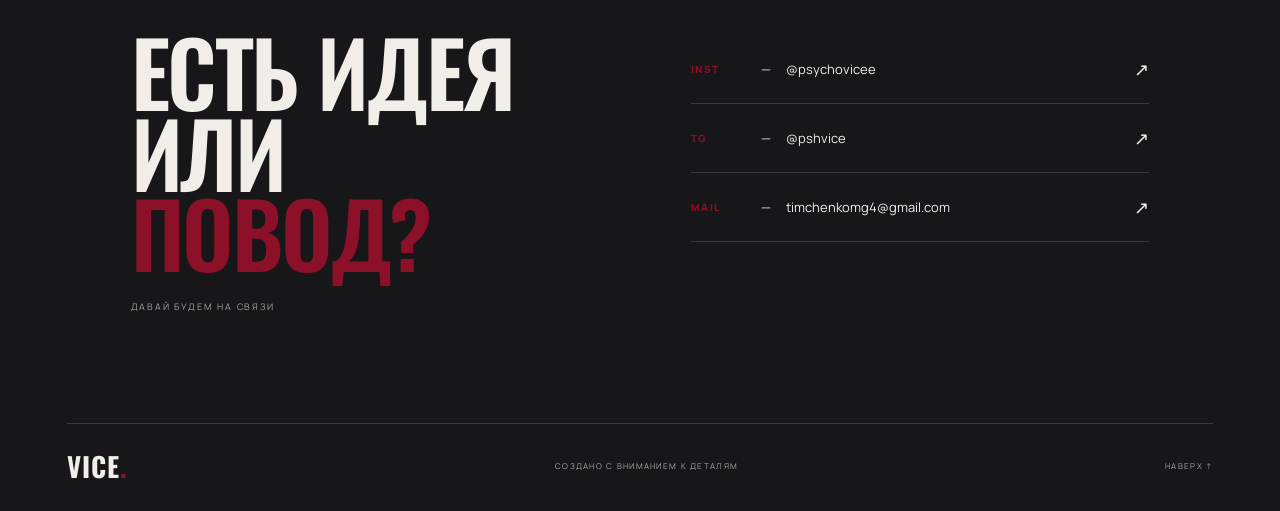
==== commit 3d7acd88: "Add alternating project banner placeholders" ====
--- a/index.html
+++ b/index.html
@@ -9,7 +9,7 @@
   <link rel="preconnect" href="https://fonts.googleapis.com">
   <link rel="preconnect" href="https://fonts.gstatic.com" crossorigin>
   <link href="https://fonts.googleapis.com/css2?family=Manrope:wght@400;500;600;700;800&family=Oswald:wght@400;500;600;700&display=swap" rel="stylesheet">
-  <link rel="stylesheet" href="styles.css?v=20261118-7">
+  <link rel="stylesheet" href="styles.css?v=20261118-9">
 </head>
 <body>
   <div class="grain" aria-hidden="true"></div>
@@ -55,15 +55,21 @@
         <div><h2>ПРОЕКТЫ</h2></div>
       </div>
       <div class="project-list">
-        <a class="project-text-link" href="#contact">
-          <span class="project-cross" aria-hidden="true">✛</span>
-          <h3>КОНЦЕРТНЫЕ СЪЁМКИ</h3>
-          <p>СВЕТ СЦЕНЫ, ЖИВОЙ ЗВУК И МОМЕНТЫ.</p>
+        <a class="project-text-link project-live" href="concerts.html">
+          <div class="project-copy">
+            <span class="project-cross" aria-hidden="true">✛</span>
+            <h3>КОНЦЕРТНЫЕ СЪЁМКИ</h3>
+            <p>СВЕТ СЦЕНЫ, ЖИВОЙ ЗВУК И МОМЕНТЫ.</p>
+          </div>
+          <div class="project-banner-placeholder" aria-hidden="true"></div>
         </a>
-        <a class="project-text-link" href="#contact">
-          <span class="project-cross" aria-hidden="true">✛</span>
-          <h3>ФОТОСЕССИИ</h3>
-          <p>ПОРТРЕТЫ, ХАРАКТЕР И НАСТРОЕНИЕ — ИСТОРИИ ЗА ПРЕДЕЛАМИ СЦЕНЫ.</p>
+        <a class="project-text-link project-portraits" href="portraits.html">
+          <div class="project-banner-placeholder" aria-hidden="true"></div>
+          <div class="project-copy">
+            <span class="project-cross" aria-hidden="true">✛</span>
+            <h3>ФОТОСЕССИИ</h3>
+            <p>ПОРТРЕТЫ, ХАРАКТЕР И НАСТРОЕНИЕ — ИСТОРИИ ЗА ПРЕДЕЛАМИ СЦЕНЫ.</p>
+          </div>
         </a>
       </div>
     </section>
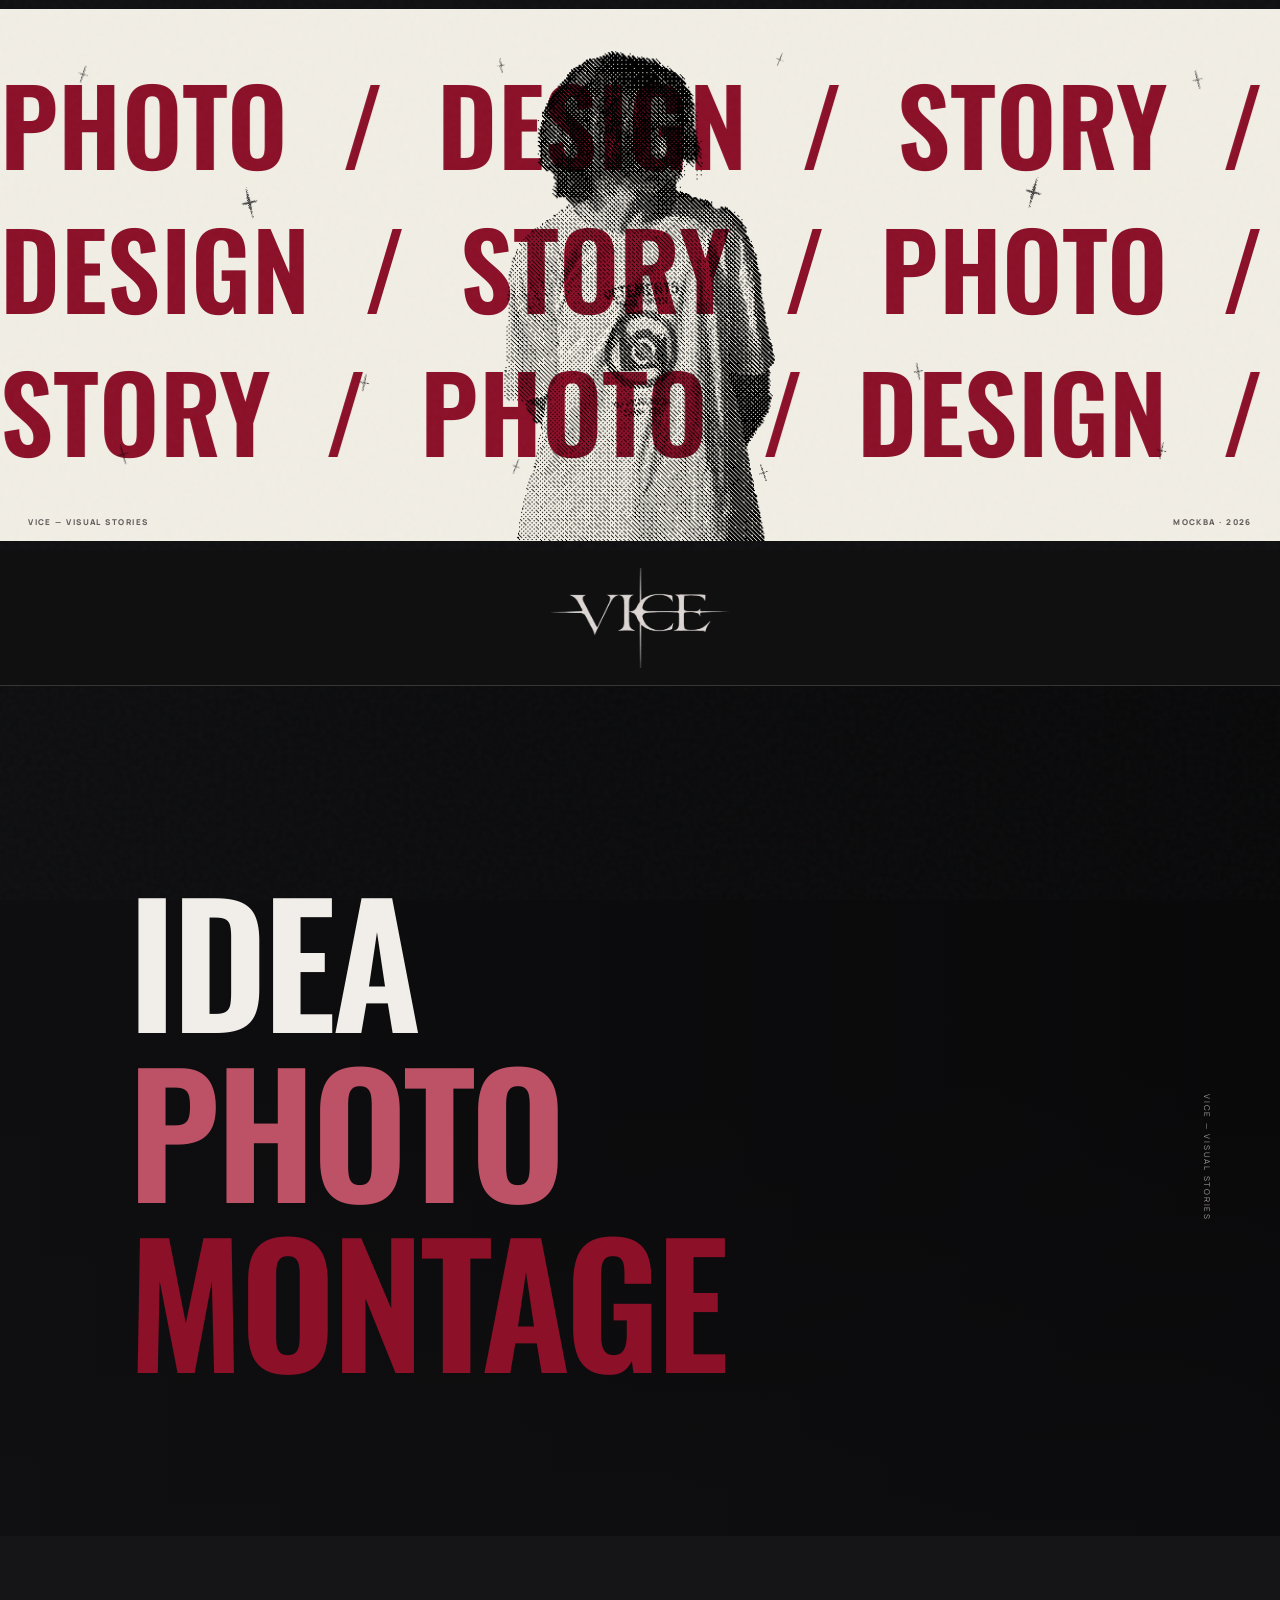
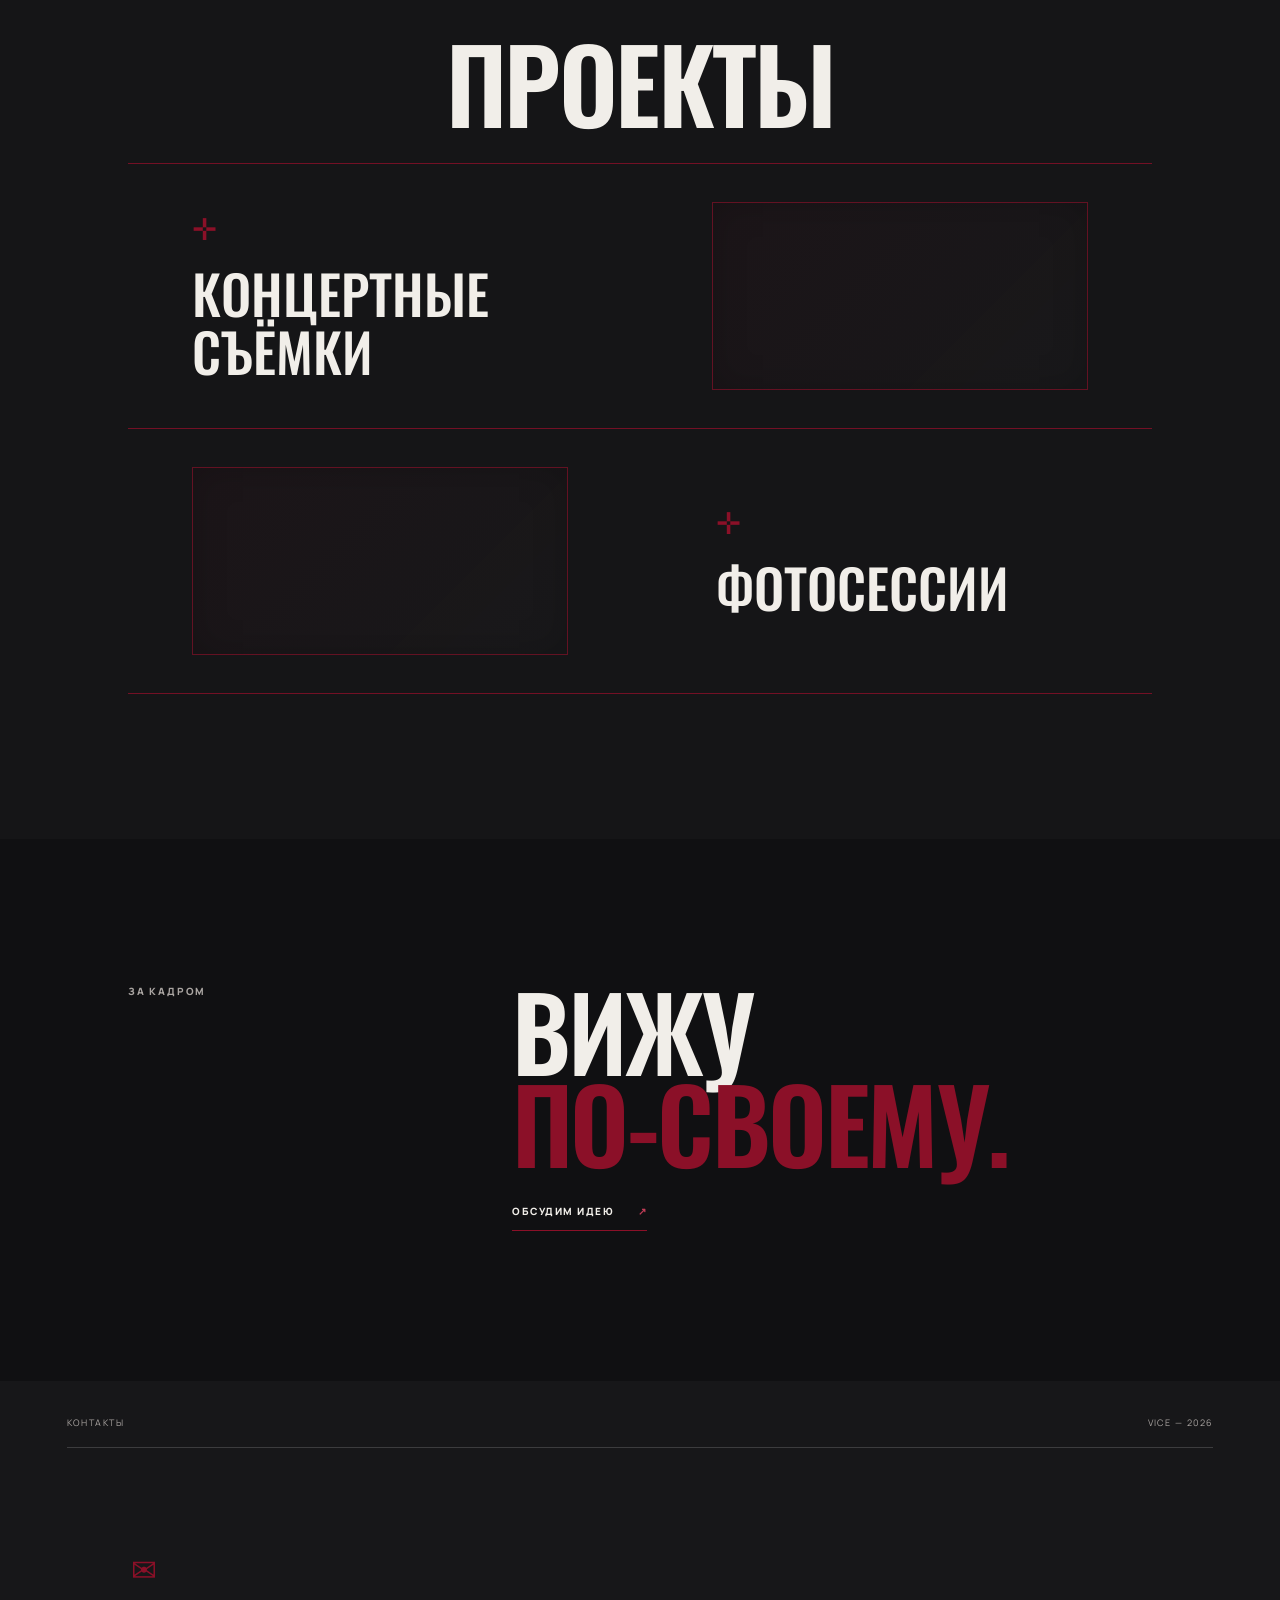
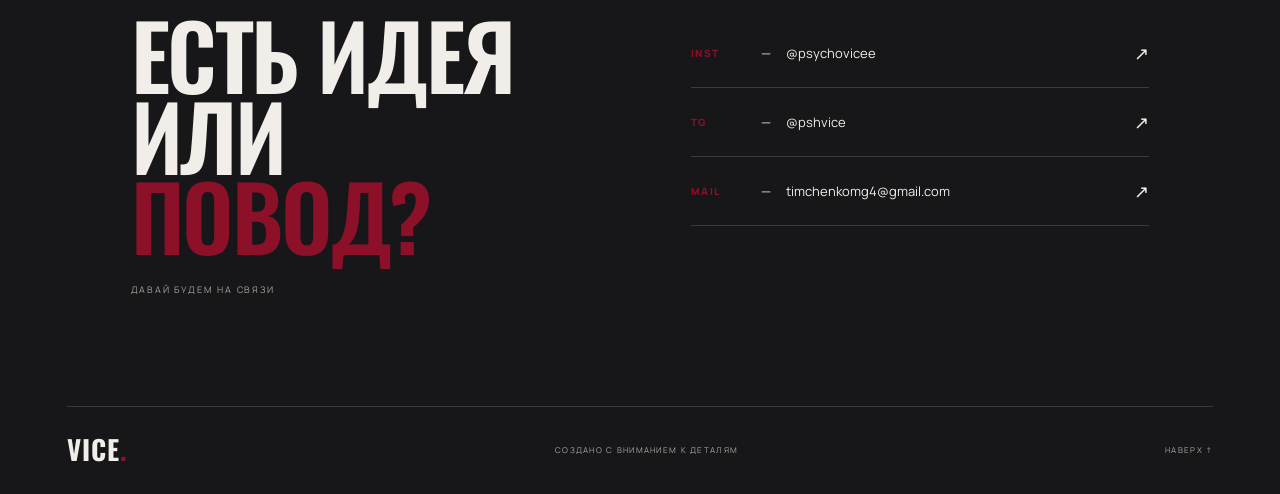
==== commit a574a00a: "Remove page descriptions and unify logo headers" ====
--- a/index.html
+++ b/index.html
@@ -59,7 +59,7 @@
           <div class="project-copy">
             <span class="project-cross" aria-hidden="true">✛</span>
             <h3>КОНЦЕРТНЫЕ СЪЁМКИ</h3>
-            <p>СВЕТ СЦЕНЫ, ЖИВОЙ ЗВУК И МОМЕНТЫ.</p>
+            
           </div>
           <div class="project-banner-placeholder" aria-hidden="true"></div>
         </a>
@@ -68,7 +68,7 @@
           <div class="project-copy">
             <span class="project-cross" aria-hidden="true">✛</span>
             <h3>ФОТОСЕССИИ</h3>
-            <p>ПОРТРЕТЫ, ХАРАКТЕР И НАСТРОЕНИЕ — ИСТОРИИ ЗА ПРЕДЕЛАМИ СЦЕНЫ.</p>
+            
           </div>
         </a>
       </div>
@@ -76,7 +76,7 @@
 
     <section class="about-strip section-wrap">
       <div class="section-kicker">ЗА КАДРОМ</div>
-      <div class="about-content"><h2>ВИЖУ<br><em>ПО-СВОЕМУ.</em></h2><p>VICE — независимый фотограф. Открыт к концертам, творческим проектам, портретным и индивидуальным съёмкам.</p><a class="text-link" href="#contact">ОБСУДИМ ИДЕЮ <span>↗</span></a></div>
+      <div class="about-content"><h2>ВИЖУ<br><em>ПО-СВОЕМУ.</em></h2><a class="text-link" href="#contact">ОБСУДИМ ИДЕЮ <span>↗</span></a></div>
     </section>
 
     <section class="contact-section" id="contact">
--- a/styles.css
+++ b/styles.css
@@ -202,3 +202,51 @@
  .project-text-link h3{font-size:clamp(32px,9vw,48px)}
  .project-text-link p{font-size:10px}
 }
+
+
+/* Project rows with matched 2:1 banner slots */
+.project-text-link{
+  min-height:0;
+  padding:38px 5vw;
+  display:grid;
+  grid-template-columns:minmax(0,1fr) minmax(280px,42%);
+  align-items:center;
+  gap:5vw;
+  text-align:left;
+}
+.project-text-link.project-portraits{
+  grid-template-columns:minmax(280px,42%) minmax(0,1fr);
+}
+.project-copy{display:flex;flex-direction:column;align-items:flex-start;justify-content:center;min-width:0}
+.project-copy .project-cross{margin:0 0 22px}
+.project-copy h3{font-size:clamp(34px,4.2vw,60px);line-height:1.08}
+.project-copy p{max-width:540px;font-size:10px;line-height:1.7}
+/* Align the right-hand project title with the shared vertical guide */
+.project-portraits .project-copy{margin-left:6.5vw}
+
+.project-banner-placeholder{
+  width:100%;
+  aspect-ratio:2 / 1;
+  border:1px solid rgba(139,16,40,.65);
+  background:linear-gradient(135deg,rgba(139,16,40,.055),rgba(255,255,255,.012));
+  box-shadow:inset 0 0 35px rgba(0,0,0,.18);
+}
+.project-text-link:hover .project-banner-placeholder{
+  border-color:rgba(189,82,103,.85);
+  background:linear-gradient(135deg,rgba(139,16,40,.10),rgba(255,255,255,.02));
+}
+@media(max-width:700px){
+  .project-text-link,.project-text-link.project-portraits{
+    grid-template-columns:1fr;
+    gap:24px;
+    padding:30px 5vw;
+  }
+  .project-live .project-copy{order:0}
+  .project-live .project-banner-placeholder{order:1}
+  .project-portraits .project-banner-placeholder{order:1}
+  .project-portraits .project-copy{order:0}
+  .project-portraits .project-copy{margin-left:0}
+  .project-copy .project-cross{margin-bottom:15px}
+  .project-copy h3{font-size:clamp(30px,7vw,44px)}
+  .project-copy p{font-size:9px}
+}
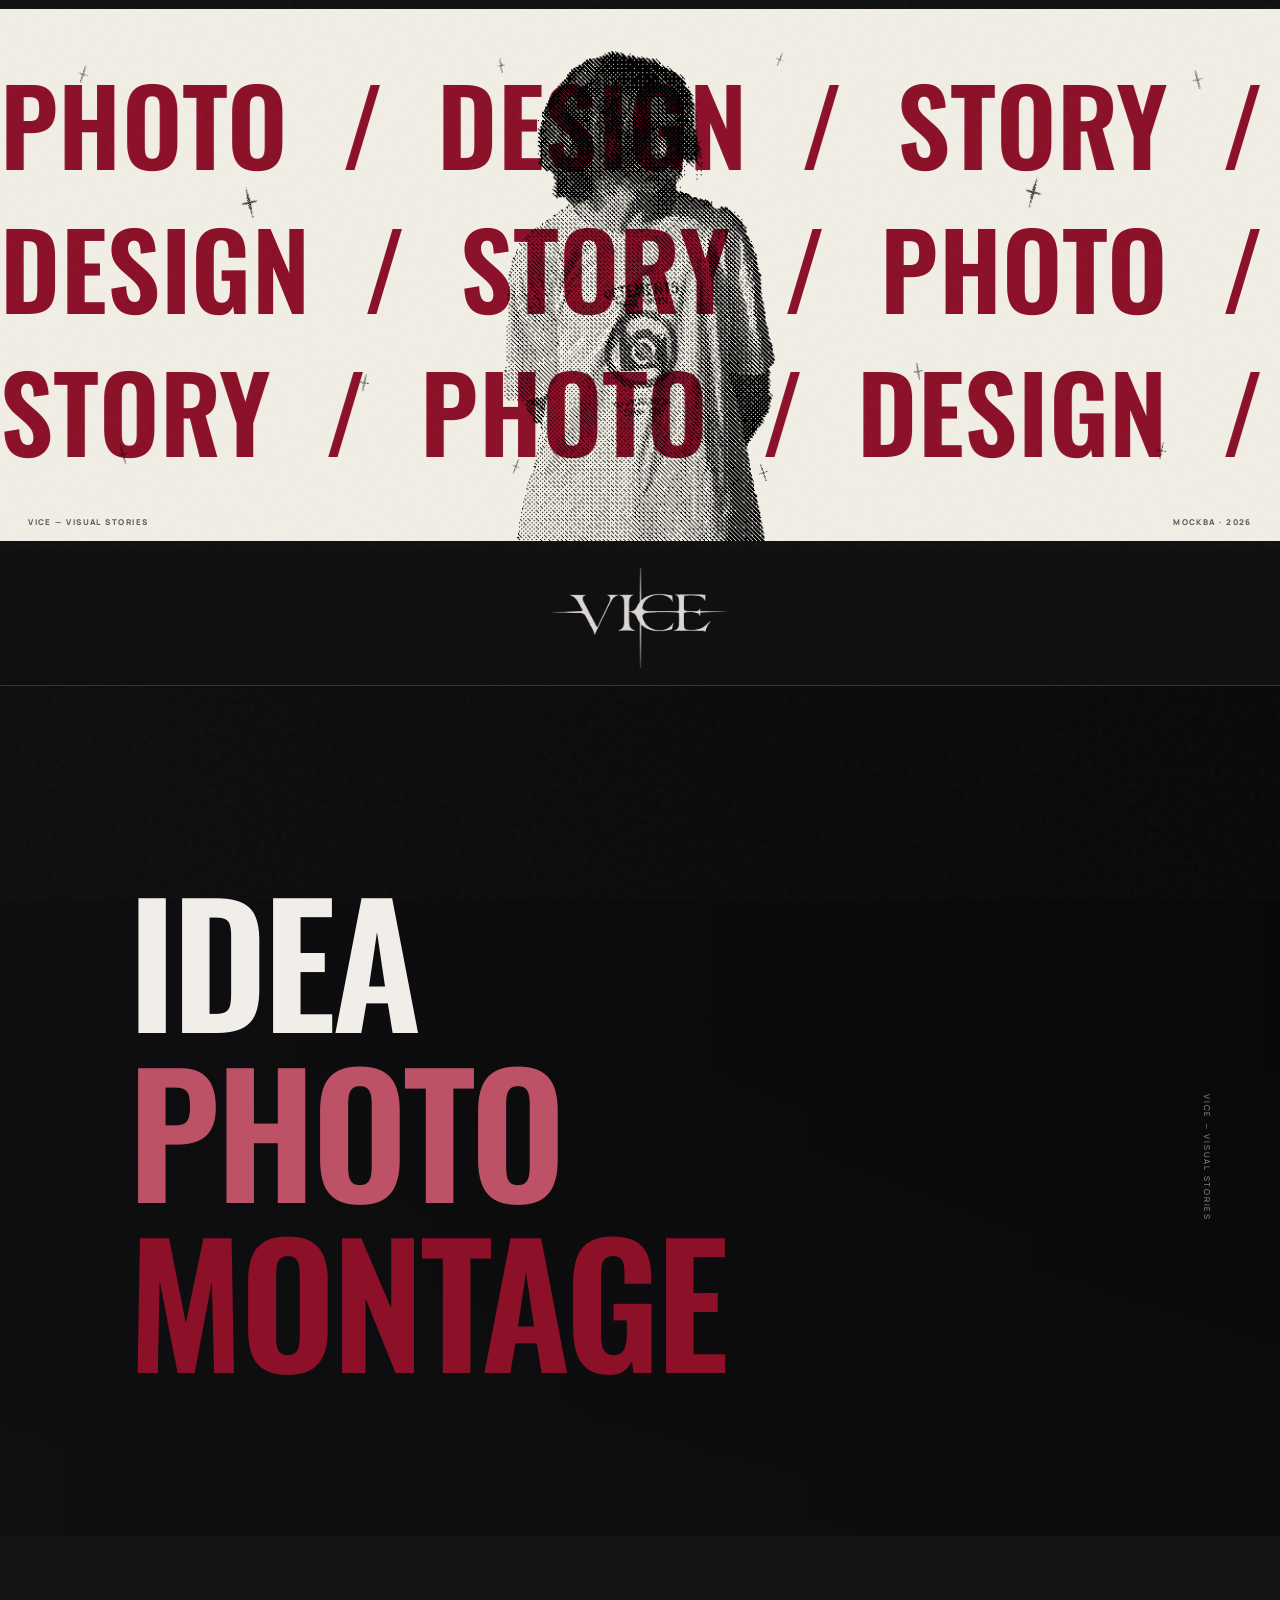
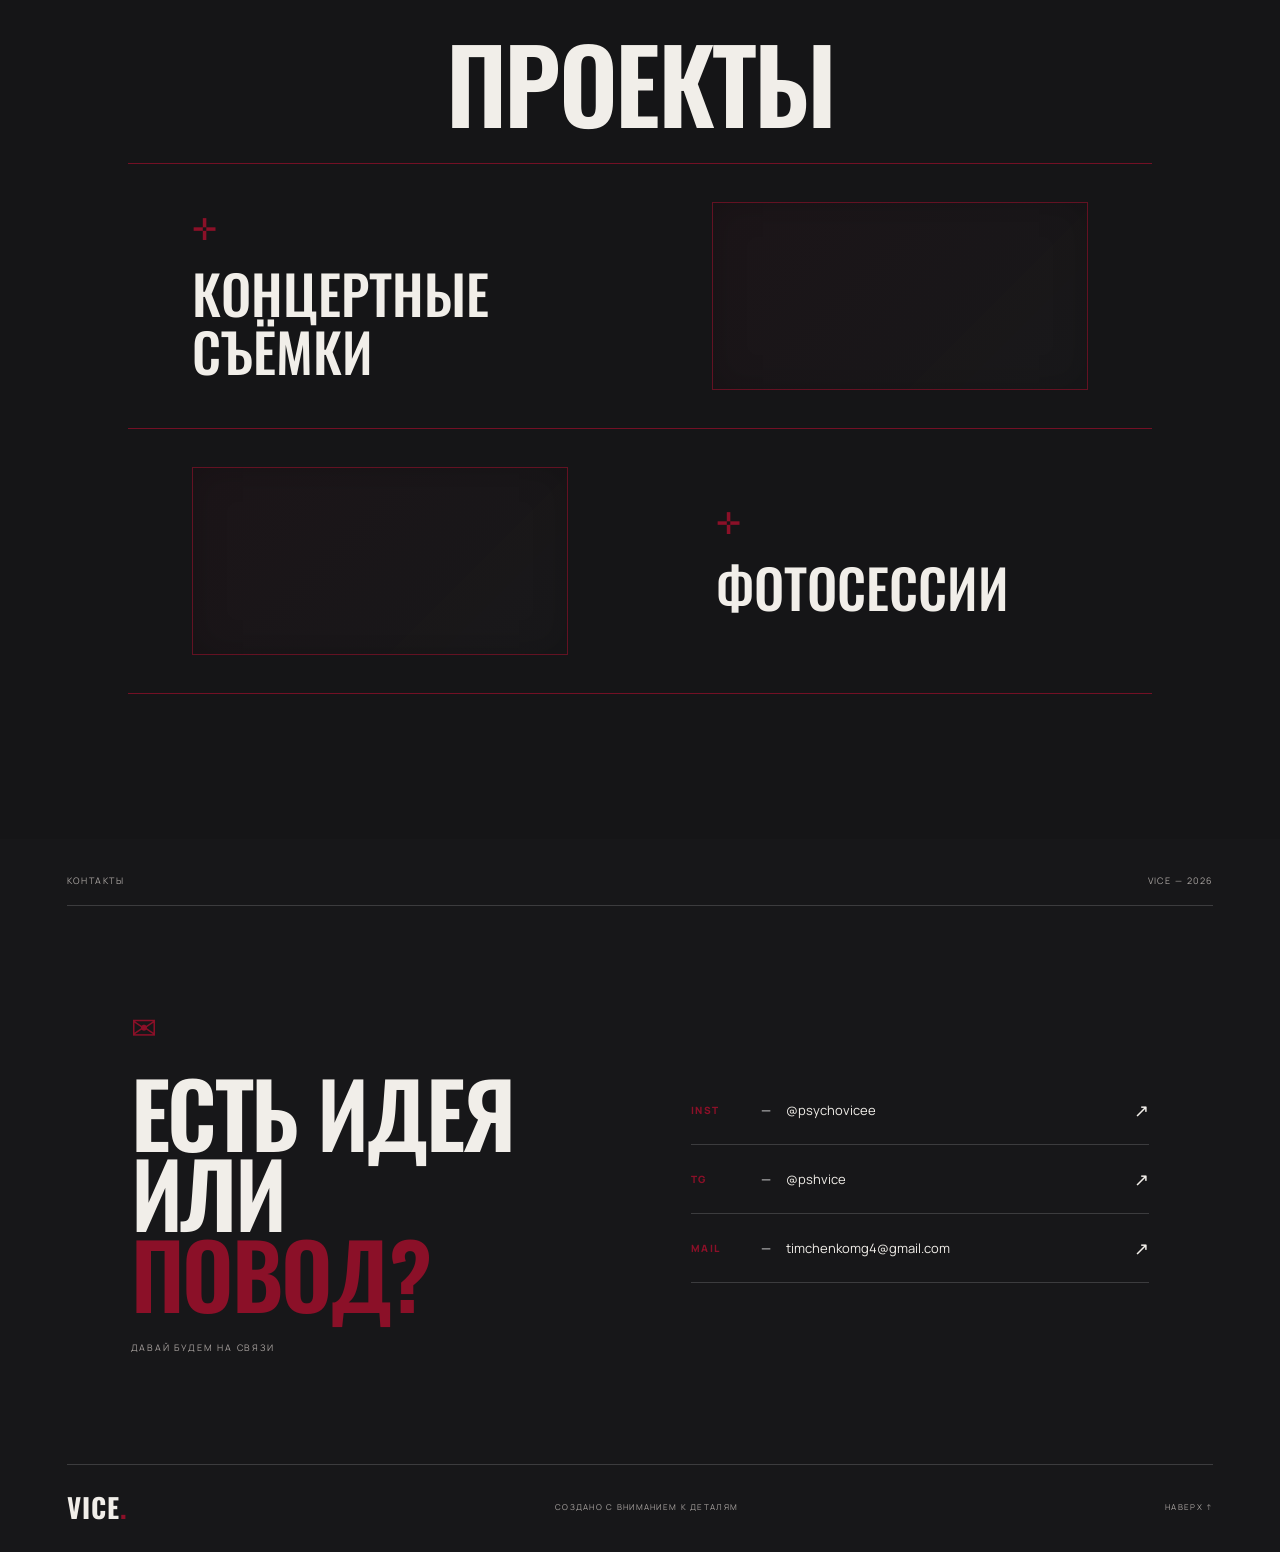
==== commit 712a61cd: "Remove VIZHU PO-SVOEMU section from homepage" ====
--- a/index.html
+++ b/index.html
@@ -59,7 +59,6 @@
           <div class="project-copy">
             <span class="project-cross" aria-hidden="true">✛</span>
             <h3>КОНЦЕРТНЫЕ СЪЁМКИ</h3>
-            
           </div>
           <div class="project-banner-placeholder" aria-hidden="true"></div>
         </a>
@@ -68,15 +67,9 @@
           <div class="project-copy">
             <span class="project-cross" aria-hidden="true">✛</span>
             <h3>ФОТОСЕССИИ</h3>
-            
           </div>
         </a>
       </div>
-    </section>
-
-    <section class="about-strip section-wrap">
-      <div class="section-kicker">ЗА КАДРОМ</div>
-      <div class="about-content"><h2>ВИЖУ<br><em>ПО-СВОЕМУ.</em></h2><a class="text-link" href="#contact">ОБСУДИМ ИДЕЮ <span>↗</span></a></div>
     </section>
 
     <section class="contact-section" id="contact">
@@ -94,4 +87,4 @@
   </main>
   <script src="script.js"></script>
 </body>
-</html>
+</html>
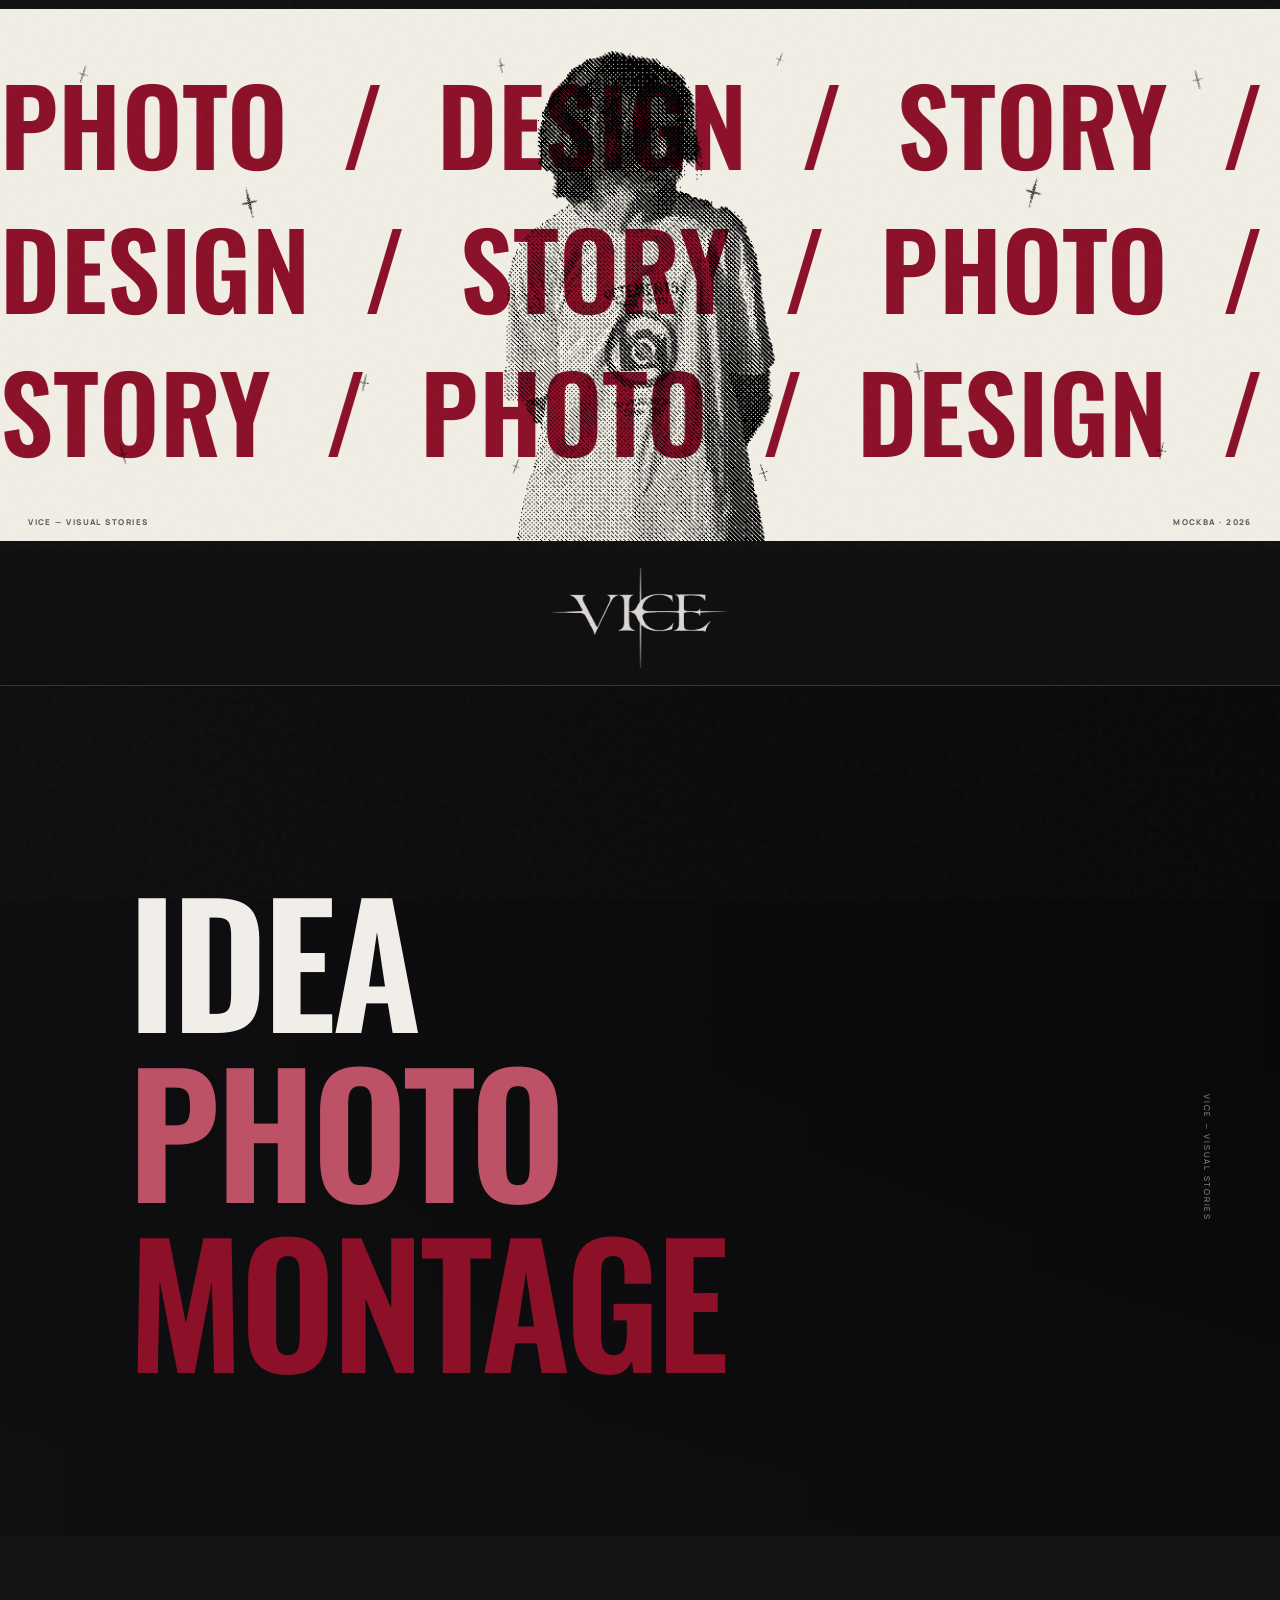
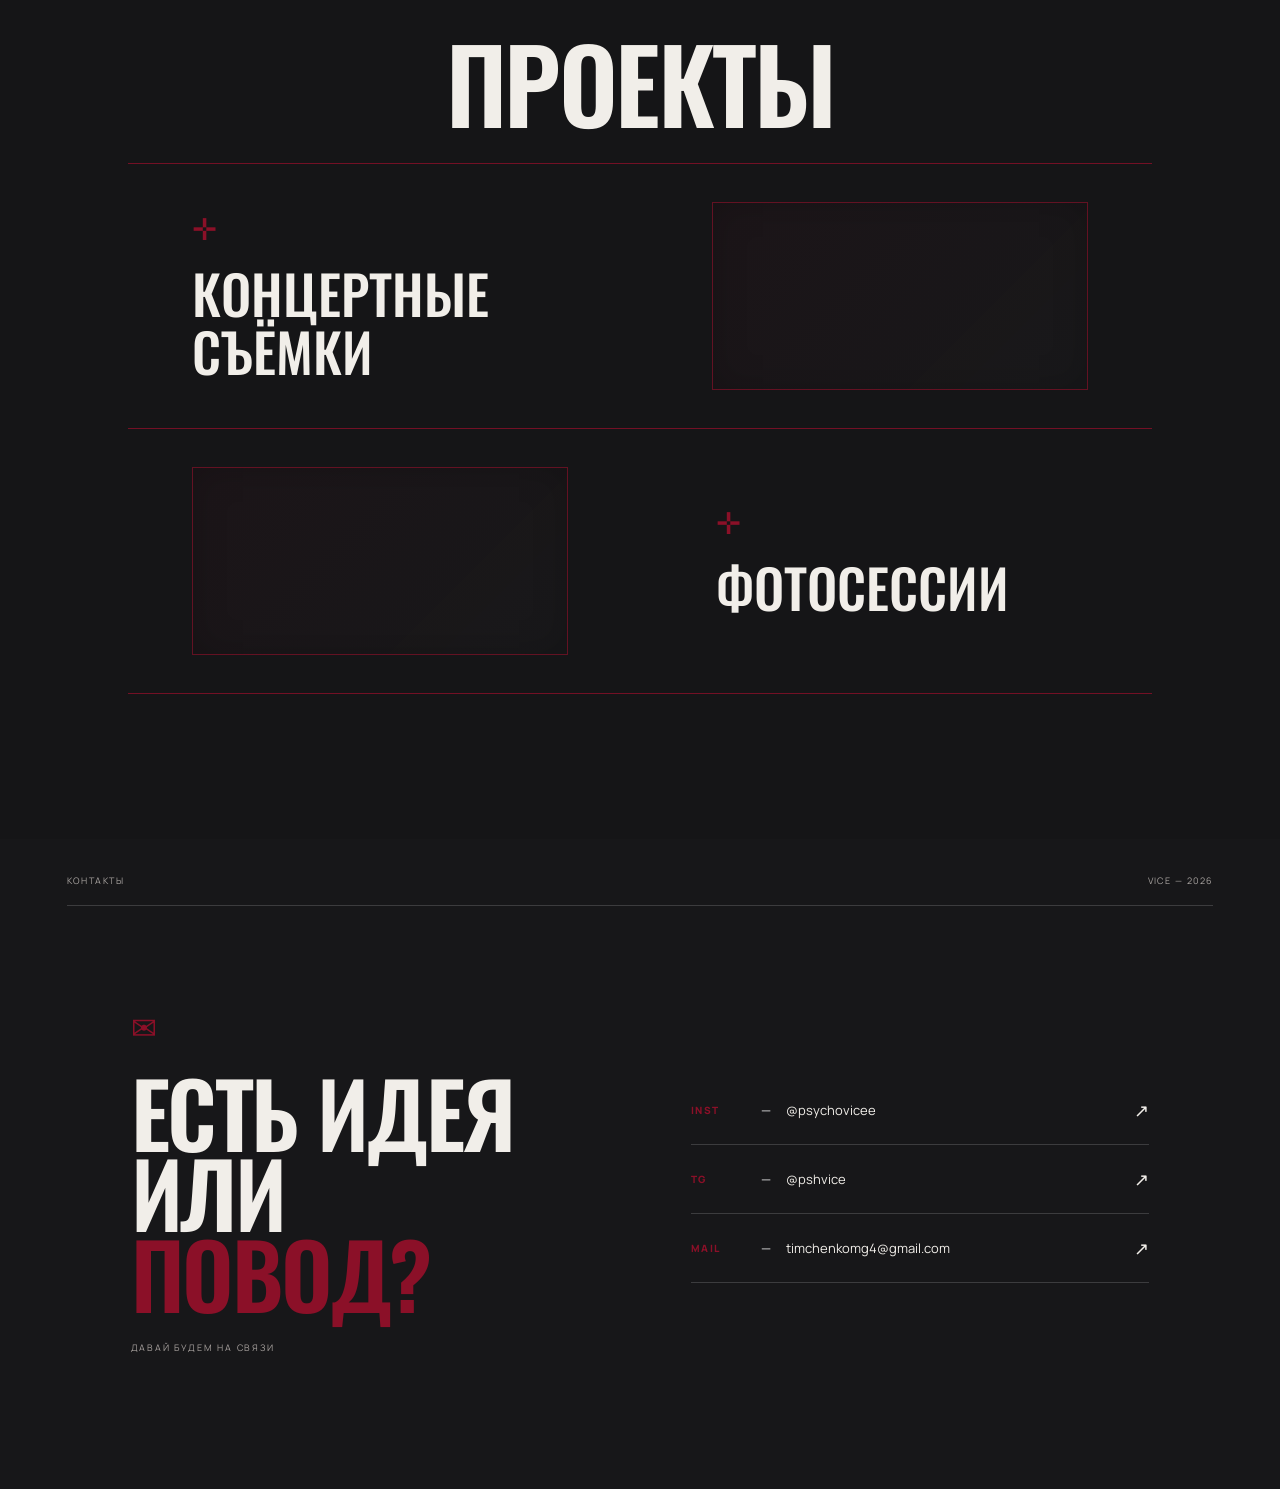
==== commit 85c44528: "Remove homepage footer strip" ====
--- a/index.html
+++ b/index.html
@@ -82,7 +82,6 @@
           <a href="mailto:timchenkomg4@gmail.com"><span class="contact-label">MAIL</span><span class="contact-dash">—</span><span>timchenkomg4@gmail.com</span><b>↗</b></a>
         </div>
       </div>
-      <footer class="site-footer"><a class="wordmark" href="#top">VICE<span>.</span></a><span>СОЗДАНО С ВНИМАНИЕМ К ДЕТАЛЯМ</span><a href="#top">НАВЕРХ ↑</a></footer>
     </section>
   </main>
   <script src="script.js"></script>
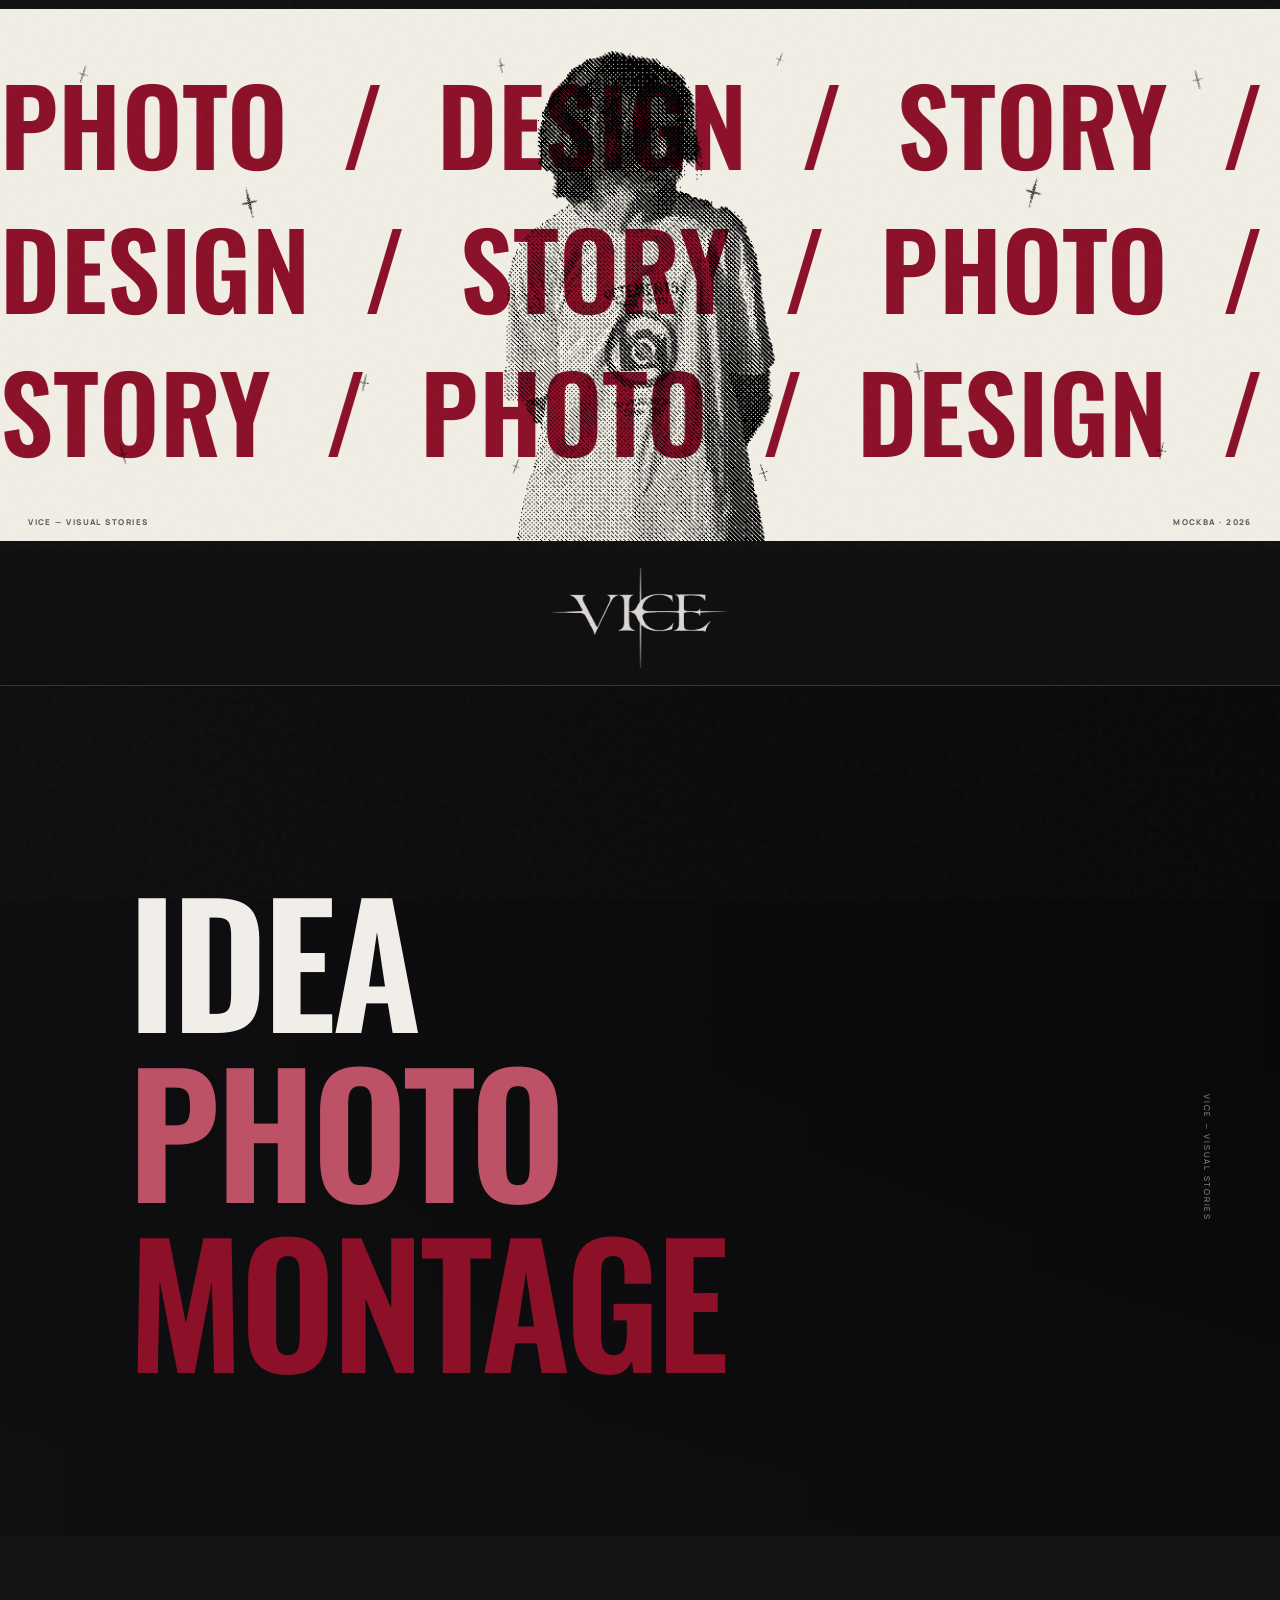
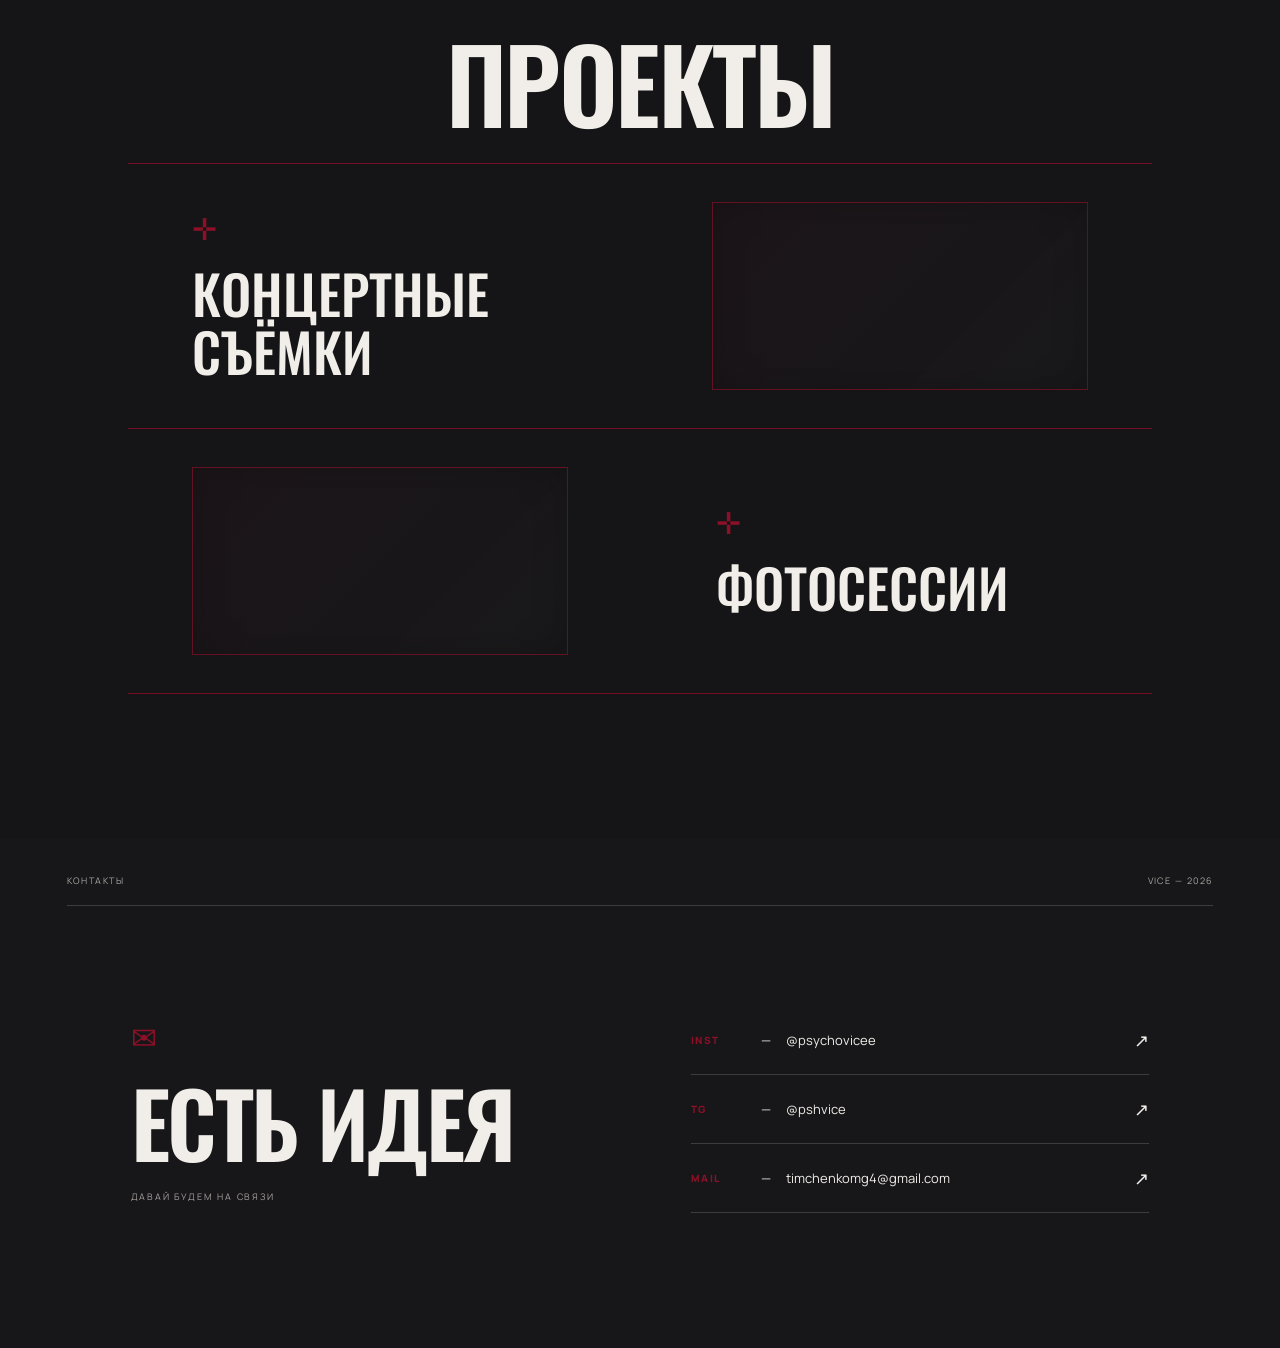
==== commit 51a054bc: "Simplify contact heading" ====
--- a/index.html
+++ b/index.html
@@ -75,7 +75,7 @@
     <section class="contact-section" id="contact">
       <div class="contact-top"><span>КОНТАКТЫ</span><span>VICE — 2026</span></div>
       <div class="contact-main">
-        <div class="contact-title"><span class="mail-symbol">✉</span><p>ЕСТЬ ИДЕЯ<br>ИЛИ <em>ПОВОД?</em></p><span class="contact-caption">ДАВАЙ БУДЕМ НА СВЯЗИ</span></div>
+        <div class="contact-title"><span class="mail-symbol">✉</span><p>ЕСТЬ ИДЕЯ</p><span class="contact-caption">ДАВАЙ БУДЕМ НА СВЯЗИ</span></div>
         <div class="contact-list">
           <a href="https://www.instagram.com/psychovicee/" target="_blank" rel="noreferrer"><span class="contact-label">INST</span><span class="contact-dash">—</span><span>@psychovicee</span><b>↗</b></a>
           <a href="https://t.me/pshvice" target="_blank" rel="noreferrer"><span class="contact-label">TG</span><span class="contact-dash">—</span><span>@pshvice</span><b>↗</b></a>
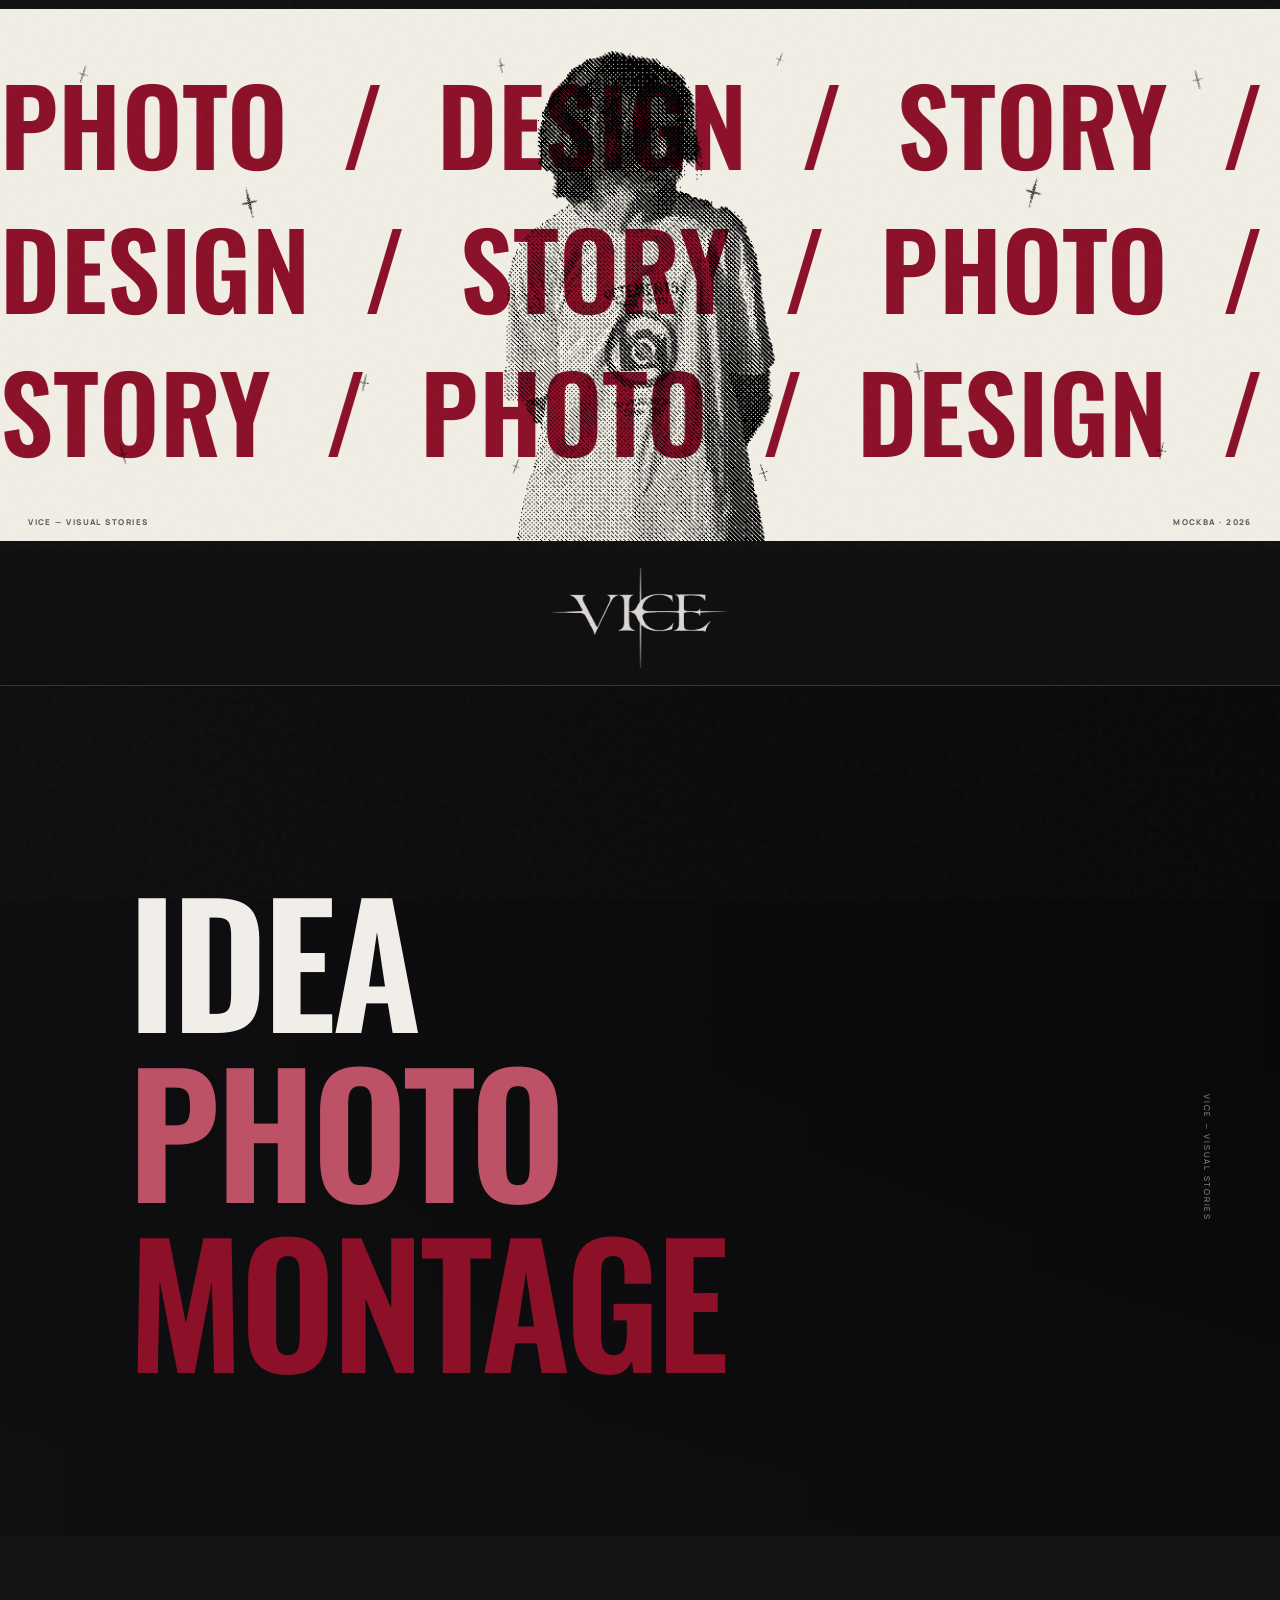
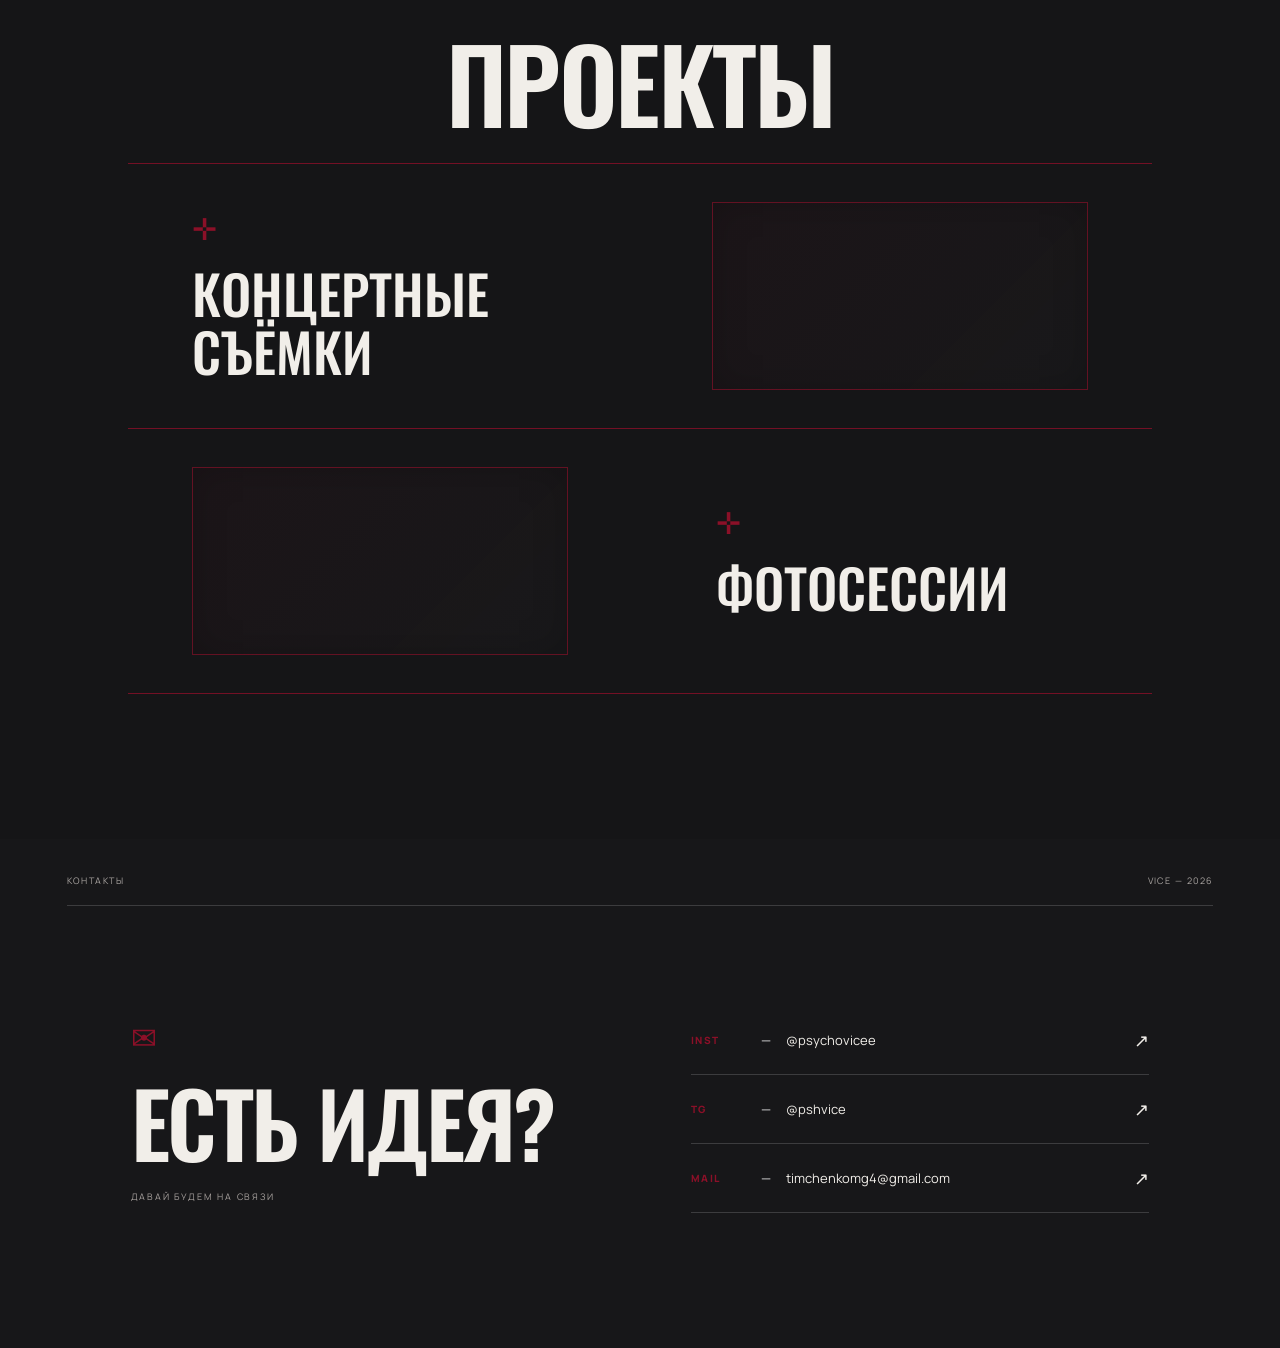
==== commit fb83a9b5: "Add question mark to contact heading" ====
--- a/index.html
+++ b/index.html
@@ -75,7 +75,7 @@
     <section class="contact-section" id="contact">
       <div class="contact-top"><span>КОНТАКТЫ</span><span>VICE — 2026</span></div>
       <div class="contact-main">
-        <div class="contact-title"><span class="mail-symbol">✉</span><p>ЕСТЬ ИДЕЯ</p><span class="contact-caption">ДАВАЙ БУДЕМ НА СВЯЗИ</span></div>
+        <div class="contact-title"><span class="mail-symbol">✉</span><p>ЕСТЬ ИДЕЯ?</p><span class="contact-caption">ДАВАЙ БУДЕМ НА СВЯЗИ</span></div>
         <div class="contact-list">
           <a href="https://www.instagram.com/psychovicee/" target="_blank" rel="noreferrer"><span class="contact-label">INST</span><span class="contact-dash">—</span><span>@psychovicee</span><b>↗</b></a>
           <a href="https://t.me/pshvice" target="_blank" rel="noreferrer"><span class="contact-label">TG</span><span class="contact-dash">—</span><span>@pshvice</span><b>↗</b></a>
